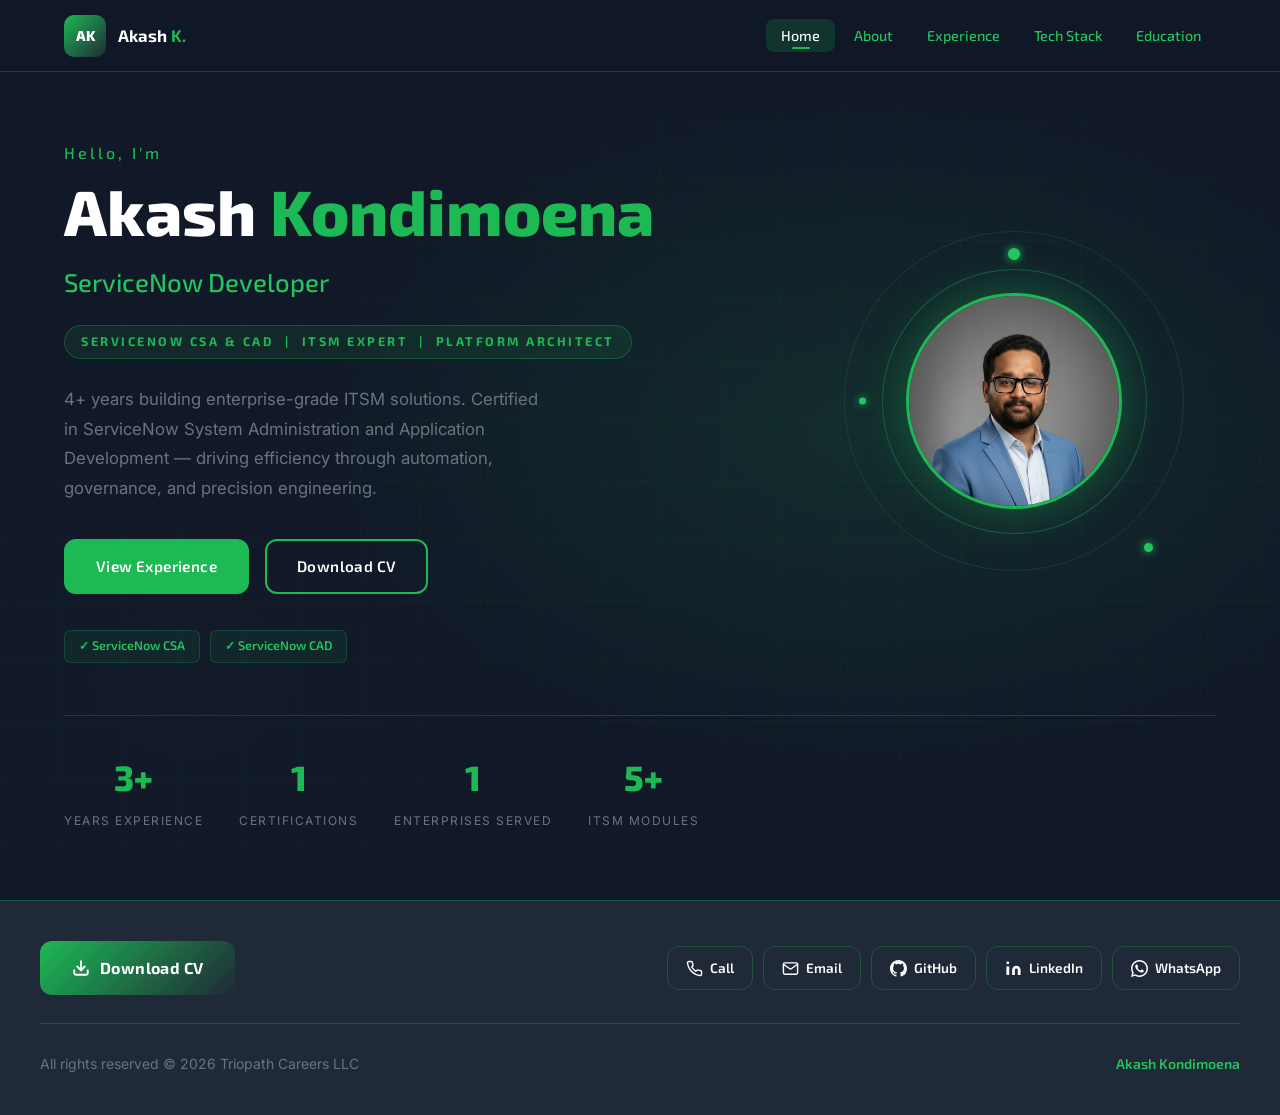
==== index.html @ beff3162 "akash-portfolio-files" ====
<!DOCTYPE html>
<html lang="en">
<head>
  <meta charset="UTF-8" />
  <meta name="viewport" content="width=device-width, initial-scale=1.0" />
  <meta name="description" content="Akash Kondimoena — ServiceNow Developer | CSA & CAD Certified | 4+ Years Enterprise ITSM Experience" />
  <title>Akash Kondimoena | ServiceNow Developer</title>

  <!-- Fonts -->
  <link rel="preconnect" href="https://fonts.googleapis.com" />
  <link rel="preconnect" href="https://fonts.gstatic.com" crossorigin />
  <link href="https://fonts.googleapis.com/css2?family=Exo+2:ital,wght@0,300;0,400;0,500;0,600;0,700;0,800;1,300&family=Inter:wght@300;400;500;600&display=swap" rel="stylesheet" />

  <!-- Stylesheet -->
  <link rel="stylesheet" href="css/style.css" />
</head>
<body data-page="home">

  <!-- ══════════════════════════════════════════
       NAVBAR
  ══════════════════════════════════════════ -->
  <nav class="navbar" id="navbar" role="navigation" aria-label="Main navigation">
    <div class="nav-container">
      <a aria-label='Akash Kondimoena Home' class='nav-logo' href='/'>
        <span class="logo-badge" aria-hidden="true">AK</span>
        <span class="logo-name">Akash <span class="accent">K.</span></span>
      </a>

      <ul class="nav-menu" id="navMenu" role="menubar">
        <li role="none"><a class='nav-link' data-page='home' href='/' role='menuitem'>Home</a></li>
        <li role="none"><a class='nav-link' data-page='about' href='/about' role='menuitem'>About</a></li>
        <li role="none"><a class='nav-link' data-page='experience' href='/experience' role='menuitem'>Experience</a></li>
        <li role="none"><a class='nav-link' data-page='techstack' href='/techstack' role='menuitem'>Tech Stack</a></li>
        <li role="none"><a class='nav-link' data-page='education' href='/education' role='menuitem'>Education</a></li>
      </ul>

      <button class="hamburger" id="hamburger" aria-label="Toggle navigation" aria-expanded="false">
        <span></span><span></span><span></span>
      </button>
    </div>
  </nav>

  <!-- ══════════════════════════════════════════
       HERO — HOME
  ══════════════════════════════════════════ -->
  <main>
    <section class="hero" aria-labelledby="hero-name">
      <!-- Atmospheric layers -->
      <div class="hero-bg"   aria-hidden="true"></div>
      <div class="hero-grid" aria-hidden="true"></div>

      <div class="hero-inner">
        <div class="hero-content">

          <!-- Text Block -->
          <div class="hero-text">
            <p class="hero-greeting fade-in">Hello, I'm</p>

            <h1 class="hero-name fade-in delay-1" id="hero-name">
              Akash <span class="accent">Kondimoena</span>
            </h1>

            <h2 class="hero-role fade-in delay-2">ServiceNow Developer</h2>

            <div class="hero-headline fade-in delay-2">
              ServiceNow CSA &amp; CAD &nbsp;|&nbsp; ITSM Expert &nbsp;|&nbsp; Platform Architect
            </div>

            <p class="hero-tagline fade-in delay-3">
              4+ years building enterprise-grade ITSM solutions. Certified in ServiceNow
              System Administration and Application Development — driving efficiency through
              automation, governance, and precision engineering.
            </p>

            <div class="hero-ctas fade-in delay-3">
              <a class='btn btn-primary' href='/experience'>View Experience</a>
              <a href="assets/Akash_Kondimoena_Resume.pdf" download class="btn btn-secondary">Download CV</a>
            </div>

            <div class="hero-badges fade-in delay-4">
              <span class="cert-pill">✓ ServiceNow CSA</span>
              <span class="cert-pill">✓ ServiceNow CAD</span>
            </div>
          </div>

          <!-- Avatar Block -->
          <div class="hero-avatar fade-in delay-2" aria-hidden="true">

            <!-- Outer ring + orbit dots — THIS rotates -->
            <div class="avatar-orbital">
              <span class="orbit-node orbit-node-a"></span>
              <span class="orbit-node orbit-node-b"></span>
              <span class="orbit-node orbit-node-c"></span>
            </div>

            <!-- Photo layers — these DO NOT rotate -->
            <div class="avatar-mid">
              <div class="avatar-core">
                <img src="assets/profile.jpg" alt="Akash Kondimoena — ServiceNow Developer" />
              </div>
            </div>

          </div>

        </div>

        <!-- Stats Bar -->
        <div class="hero-stats fade-in delay-4" aria-label="Career highlights">
          <div class="stat">
            <span class="stat-num" data-target="4" data-suffix="+">0+</span>
            <span class="stat-lbl">Years Experience</span>
          </div>
          <div class="stat">
            <span class="stat-num" data-target="2">0</span>
            <span class="stat-lbl">Certifications</span>
          </div>
          <div class="stat">
            <span class="stat-num" data-target="2">0</span>
            <span class="stat-lbl">Enterprises Served</span>
          </div>
          <div class="stat">
            <span class="stat-num" data-target="6" data-suffix="+">0+</span>
            <span class="stat-lbl">ITSM Modules</span>
          </div>
        </div>

      </div>
    </section>
  </main>

  <!-- ══════════════════════════════════════════
       FOOTER (injected by JS)
  ══════════════════════════════════════════ -->
  <footer class="site-footer" id="site-footer" role="contentinfo"></footer>

  <script src="js/main.js"></script>
</body>
</html>
---- css/style.css ----
/* ============================================================
   AKASH KONDIMOENA — PORTFOLIO STYLESHEET
   Fonts   : Exo 2 (≈ Samsung One) | Inter (≈ Oracle Sans)
   Palette : Charcoal Black | Dark Gray | Accent Green | Primary Green | White
   ============================================================ */

@import url('https://fonts.googleapis.com/css2?family=Exo+2:ital,wght@0,300;0,400;0,500;0,600;0,700;0,800;1,300&family=Inter:wght@300;400;500;600&display=swap');

/* ── DESIGN TOKENS ─────────────────────────────────────────── */
:root {
  /* Core Palette */
  --dark-navy:   #111827;
  --royal-blue:  #1F2937;
  --light-azure: #22C55E;
  --royal-azure: #1DB954;
  --white:       #FFFFFF;

  /* Surface tints */
  --surface-1:   #1F2937;
  --surface-2:   #374151;
  --border:      rgba(29, 185, 84, 0.28);
  --text-muted:  #6B7280;

  /* Typography */
  --font-primary:   'Exo 2', 'Segoe UI', Arial, sans-serif;
  --font-secondary: 'Inter', 'Segoe UI', system-ui, sans-serif;

  /* Layout */
  --nav-height: 72px;
  --max-w:      1200px;

  /* Effects */
  --transition: all 0.3s cubic-bezier(0.4, 0, 0.2, 1);
  --radius:     12px;
  --radius-lg:  20px;
  --shadow:     0 8px 32px rgba(17, 24, 39, 0.65);
  --glow:       0 0 24px rgba(29, 185, 84, 0.35);
}

/* ── RESET ─────────────────────────────────────────────────── */
*, *::before, *::after { box-sizing: border-box; margin: 0; padding: 0; }
html  { scroll-behavior: smooth; font-size: 16px; }
body  {
  font-family: var(--font-secondary);
  background: var(--dark-navy);
  color: var(--white);
  line-height: 1.65;
  min-height: 100vh;
  overflow-x: hidden;
}
a   { text-decoration: none; color: inherit; }
ul  { list-style: none; }
img { max-width: 100%; display: block; }

/* ── UTILITIES ─────────────────────────────────────────────── */
.container    { max-width: var(--max-w); margin: 0 auto; padding: 0 24px; }
.accent       { color: var(--royal-azure); }
.text-azure   { color: var(--light-azure); }
.text-muted   { color: var(--text-muted); }
.section      { padding: 80px 0; }
.section > .container > .section-label {
  display: block;
  font-family: var(--font-primary);
  font-size: 0.72rem;
  font-weight: 700;
  letter-spacing: 4px;
  text-transform: uppercase;
  color: var(--royal-azure);
  margin-bottom: 12px;
}
.section-title {
  font-family: var(--font-primary);
  font-size: clamp(1.75rem, 3.5vw, 2.5rem);
  font-weight: 800;
  margin-bottom: 10px;
}
.section-divider {
  width: 56px; height: 3px;
  background: linear-gradient(90deg, var(--royal-azure), var(--light-azure));
  border-radius: 2px;
  margin-bottom: 48px;
}

/* ── BUTTONS ───────────────────────────────────────────────── */
.btn {
  display: inline-flex;
  align-items: center;
  gap: 8px;
  padding: 13px 30px;
  border-radius: var(--radius);
  font-family: var(--font-primary);
  font-size: 0.95rem;
  font-weight: 600;
  letter-spacing: 0.4px;
  cursor: pointer;
  transition: var(--transition);
  border: 2px solid transparent;
  white-space: nowrap;
}
.btn-primary {
  background: var(--royal-azure);
  color: var(--white);
  border-color: var(--royal-azure);
}
.btn-primary:hover {
  background: var(--royal-blue);
  border-color: var(--royal-blue);
  transform: translateY(-2px);
  box-shadow: var(--glow);
}
.btn-secondary {
  background: transparent;
  color: var(--white);
  border-color: var(--royal-azure);
}
.btn-secondary:hover {
  background: rgba(29, 185, 84, 0.15);
  transform: translateY(-2px);
}

/* ── NAVBAR ────────────────────────────────────────────────── */
.navbar {
  position: fixed;
  top: 0; left: 0; right: 0;
  height: var(--nav-height);
  z-index: 1000;
  background: rgba(17, 24, 39, 0.92);
  backdrop-filter: blur(20px);
  -webkit-backdrop-filter: blur(20px);
  border-bottom: 1px solid var(--border);
  transition: var(--transition);
}
.navbar.scrolled { box-shadow: 0 4px 28px rgba(17, 24, 39, 0.85); }

.nav-container {
  max-width: var(--max-w);
  margin: 0 auto;
  padding: 0 24px;
  height: 100%;
  display: flex;
  align-items: center;
  justify-content: space-between;
}

/* Logo */
.nav-logo { display: flex; align-items: center; gap: 12px; }
.logo-badge {
  width: 42px; height: 42px;
  border-radius: 10px;
  background: linear-gradient(135deg, var(--royal-azure) 0%, var(--royal-blue) 100%);
  display: flex; align-items: center; justify-content: center;
  font-family: var(--font-primary);
  font-weight: 800; font-size: 0.9rem;
  color: var(--white);
  flex-shrink: 0;
}
.logo-name {
  font-family: var(--font-primary);
  font-size: 1.05rem; font-weight: 700;
}

/* Nav links */
.nav-menu { display: flex; align-items: center; gap: 4px; }
.nav-link {
  padding: 8px 15px;
  border-radius: 8px;
  font-family: var(--font-primary);
  font-size: 0.9rem; font-weight: 500;
  color: var(--light-azure);
  transition: var(--transition);
  position: relative;
}
.nav-link:hover,
.nav-link.active {
  color: var(--white);
  background: rgba(29, 185, 84, 0.18);
}
.nav-link.active::after {
  content: '';
  position: absolute; bottom: 3px; left: 50%;
  transform: translateX(-50%);
  width: 18px; height: 2px;
  background: var(--royal-azure); border-radius: 2px;
}

/* Hamburger */
.hamburger {
  display: none;
  flex-direction: column;
  gap: 5px;
  background: none; border: none;
  cursor: pointer; padding: 6px;
}
.hamburger span {
  display: block; width: 24px; height: 2px;
  background: var(--white); border-radius: 2px;
  transition: var(--transition);
}
.hamburger.open span:nth-child(1) { transform: translateY(7px) rotate(45deg); }
.hamburger.open span:nth-child(2) { opacity: 0; transform: scaleX(0); }
.hamburger.open span:nth-child(3) { transform: translateY(-7px) rotate(-45deg); }

/* ── FADE-IN ANIMATION ─────────────────────────────────────── */
.fade-in {
  opacity: 0;
  transform: translateY(28px);
  transition: opacity 0.65s ease, transform 0.65s ease;
}
.fade-in.visible { opacity: 1; transform: translateY(0); }

/* delay helpers */
.delay-1 { transition-delay: 0.1s; }
.delay-2 { transition-delay: 0.2s; }
.delay-3 { transition-delay: 0.3s; }
.delay-4 { transition-delay: 0.4s; }
.delay-5 { transition-delay: 0.5s; }

/* ════════════════════════════════════════════════════════════
   HOME PAGE
   ════════════════════════════════════════════════════════════ */
.hero {
  min-height: 100vh;
  display: flex; align-items: center;
  position: relative; overflow: hidden;
  padding-top: var(--nav-height);
}

/* Atmospheric background */
.hero-bg {
  position: absolute; inset: 0; pointer-events: none;
  background:
    radial-gradient(ellipse 75% 65% at 68% 48%, rgba(29, 185, 84, 0.13) 0%, transparent 60%),
    radial-gradient(ellipse 45% 50% at 15% 75%, rgba(31, 41, 55, 0.10) 0%, transparent 55%);
}
.hero-grid {
  position: absolute; inset: 0; pointer-events: none;
  background-image:
    linear-gradient(rgba(29, 185, 84, 0.04) 1px, transparent 1px),
    linear-gradient(90deg, rgba(29, 185, 84, 0.04) 1px, transparent 1px);
  background-size: 60px 60px;
}

.hero-inner {
  max-width: var(--max-w); margin: 0 auto;
  padding: 0 24px; width: 100%; z-index: 1;
}
.hero-content {
  display: grid; grid-template-columns: 1.15fr 0.85fr;
  gap: 48px; align-items: center;
}

/* Hero Text */
.hero-greeting {
  font-family: var(--font-primary);
  font-size: 1rem; font-weight: 500;
  color: var(--royal-azure); letter-spacing: 3px;
  margin-bottom: 10px;
}
.hero-name {
  font-family: var(--font-primary);
  font-size: clamp(2.4rem, 5vw, 4rem);
  font-weight: 800; line-height: 1.1;
  margin-bottom: 14px;
}
.hero-role {
  font-family: var(--font-primary);
  font-size: clamp(1.1rem, 2.5vw, 1.6rem);
  font-weight: 500; color: var(--light-azure);
  margin-bottom: 22px;
}
.hero-headline {
  display: inline-block;
  font-family: var(--font-primary);
  font-size: 0.78rem; font-weight: 700;
  letter-spacing: 2.5px; text-transform: uppercase;
  color: var(--royal-azure);
  background: rgba(29, 185, 84, 0.10);
  border: 1px solid rgba(29, 185, 84, 0.30);
  padding: 6px 16px; border-radius: 100px;
  margin-bottom: 26px;
}
.hero-tagline {
  font-size: 1.05rem; color: var(--text-muted);
  max-width: 480px; line-height: 1.75;
  margin-bottom: 36px;
}
.hero-ctas { display: flex; gap: 16px; flex-wrap: wrap; margin-bottom: 36px; }
.hero-badges { display: flex; gap: 10px; flex-wrap: wrap; }
.cert-pill {
  font-family: var(--font-primary);
  font-size: 0.78rem; font-weight: 600;
  color: var(--light-azure);
  background: rgba(34, 197, 94, 0.08);
  border: 1px solid rgba(34, 197, 94, 0.20);
  padding: 5px 14px; border-radius: 6px;
}

/* Hero Avatar — wrapper */
.hero-avatar {
  position: relative;                  /* stacking context for absolute children */
  width: 340px; height: 340px;
  display: flex; align-items: center; justify-content: center;
  margin-left: auto;                   /* push avatar to far right of its grid cell */
  margin-right: 32px;                  /* breathing room from viewport edge */
}

/* Orbital ring + dots — ONLY this element spins */
.avatar-orbital {
  position: absolute; inset: 0;        /* fills the 320×320 wrapper */
  border-radius: 50%;
  border: 1px solid rgba(29, 185, 84, 0.18);
  animation: orbit-spin 24s linear infinite;
  /* photo is NOT a child of this element */
}

/* Photo rings — static, centered by flex on .hero-avatar */
.avatar-mid {
  width: 265px; height: 265px; border-radius: 50%;
  border: 1px solid rgba(29, 185, 84, 0.35);
  display: flex; align-items: center; justify-content: center;
  background: rgba(31, 41, 55, 0.08);
  /* no animation — stays upright */
}
.avatar-core {
  width: 210px; height: 210px; border-radius: 50%;
  background: var(--surface-2);
  display: flex; align-items: center; justify-content: center;
  overflow: hidden;
  box-shadow: 0 0 50px rgba(29, 185, 84, 0.45), 0 0 0 3px var(--royal-azure);
}
.avatar-core img {
  width: 100%; height: 100%;
  object-fit: cover;
  object-position: top center;   /* keeps face centred in the circle */
  border-radius: 50%;
  display: block;
  /* no rotation — image is always upright */
}
/* fallback initials (shown if image fails to load) */
.avatar-letters {
  font-family: var(--font-primary);
  font-size: 3.8rem; font-weight: 800;
  color: var(--white); letter-spacing: 6px;
}
.orbit-node {
  position: absolute; border-radius: 50%;
  background: var(--light-azure);
  box-shadow: 0 0 8px var(--light-azure);
}
.orbit-node-a { width: 12px; height: 12px; top: 16px; left: 50%; transform: translateX(-50%); }
.orbit-node-b { width: 9px;  height: 9px;  bottom: 18px; right: 30px; }
.orbit-node-c { width: 7px;  height: 7px;  top: 50%; left: 14px; transform: translateY(-50%); }

@keyframes orbit-spin { from { transform: rotate(0deg); } to { transform: rotate(360deg); } }

/* Hero Stats */
.hero-stats {
  display: flex; gap: 36px;
  margin-top: 52px; padding-top: 32px;
  border-top: 1px solid var(--border);
}
.stat { text-align: center; }
.stat-num {
  font-family: var(--font-primary);
  font-size: 2.2rem; font-weight: 800;
  color: var(--royal-azure); display: block;
}
.stat-lbl {
  font-size: 0.75rem; color: var(--text-muted);
  text-transform: uppercase; letter-spacing: 1.5px;
}

/* ════════════════════════════════════════════════════════════
   PAGE HEADER  (used on inner pages)
   ════════════════════════════════════════════════════════════ */
.page-hero {
  padding: calc(var(--nav-height) + 64px) 24px 64px;
  background: linear-gradient(180deg, rgba(29, 185, 84, 0.08) 0%, transparent 100%);
  border-bottom: 1px solid var(--border);
  text-align: center;
  position: relative; overflow: hidden;
}
.page-hero::before {
  content: '';
  position: absolute; inset: 0; pointer-events: none;
  background-image:
    linear-gradient(rgba(29, 185, 84, 0.035) 1px, transparent 1px),
    linear-gradient(90deg, rgba(29, 185, 84, 0.035) 1px, transparent 1px);
  background-size: 60px 60px;
}
.page-hero-label {
  display: inline-block;
  font-family: var(--font-primary);
  font-size: 0.72rem; font-weight: 700;
  letter-spacing: 4px; text-transform: uppercase;
  color: var(--royal-azure); margin-bottom: 14px;
}
.page-hero h1 {
  font-family: var(--font-primary);
  font-size: clamp(2rem, 5vw, 3.25rem);
  font-weight: 800; margin-bottom: 14px;
  position: relative;
}
.page-hero p {
  font-size: 1.05rem; color: var(--text-muted);
  max-width: 580px; margin: 0 auto;
  position: relative;
}

/* ════════════════════════════════════════════════════════════
   ABOUT PAGE
   ════════════════════════════════════════════════════════════ */
.about-layout {
  display: grid; grid-template-columns: 1fr 340px;
  gap: 48px; align-items: start;
}
.about-summary p {
  font-size: 1.05rem; color: var(--text-muted);
  line-height: 1.85; margin-bottom: 20px;
}
.about-summary p strong { color: var(--white); }

.highlights-grid {
  display: grid; grid-template-columns: 1fr 1fr;
  gap: 14px; margin-top: 36px;
}
.highlight-card {
  background: var(--surface-1);
  border: 1px solid var(--border);
  border-radius: var(--radius);
  padding: 18px 16px;
  display: flex; align-items: flex-start; gap: 12px;
  transition: var(--transition);
}
.highlight-card:hover { border-color: var(--royal-azure); }
.hl-icon {
  width: 38px; height: 38px; border-radius: 9px;
  background: rgba(29, 185, 84, 0.15);
  display: flex; align-items: center; justify-content: center;
  font-size: 1.1rem; flex-shrink: 0;
}
.hl-lbl {
  font-family: var(--font-primary);
  font-size: 0.7rem; font-weight: 600;
  color: var(--text-muted); text-transform: uppercase;
  letter-spacing: 1px; margin-bottom: 4px;
}
.hl-val { font-size: 0.9rem; font-weight: 600; }

/* About sidebar */
.about-sidebar { display: flex; flex-direction: column; gap: 24px; }
.sidebar-panel {
  background: var(--surface-1);
  border: 1px solid var(--border);
  border-radius: var(--radius-lg); padding: 26px;
}
.sidebar-panel-title {
  font-family: var(--font-primary);
  font-size: 0.72rem; font-weight: 700;
  letter-spacing: 3px; text-transform: uppercase;
  color: var(--royal-azure); margin-bottom: 20px;
}
.cert-row {
  display: flex; align-items: center; gap: 12px;
  padding: 13px 0; border-bottom: 1px solid var(--border);
}
.cert-row:last-child { border-bottom: none; padding-bottom: 0; }
.cert-row:first-of-type { padding-top: 0; }
.cert-icon-box {
  width: 38px; height: 38px; border-radius: 8px;
  background: linear-gradient(135deg, var(--royal-azure), var(--royal-blue));
  display: flex; align-items: center; justify-content: center;
  font-family: var(--font-primary); font-weight: 800;
  font-size: 0.7rem; color: var(--white); flex-shrink: 0;
}
.cert-row-name { font-size: 0.875rem; font-weight: 600; line-height: 1.3; }
.cert-row-org  { font-size: 0.75rem; color: var(--text-muted); }

/* Contact info block */
.contact-info-list { display: flex; flex-direction: column; gap: 12px; }
.contact-info-item {
  display: flex; align-items: center; gap: 10px;
  font-size: 0.875rem; color: var(--text-muted);
  word-break: break-all;
}
.contact-info-item svg { width: 16px; height: 16px; flex-shrink: 0; color: var(--royal-azure); }

/* ════════════════════════════════════════════════════════════
   EXPERIENCE PAGE
   ════════════════════════════════════════════════════════════ */
.timeline { position: relative; padding-left: 44px; }
.timeline::before {
  content: '';
  position: absolute; left: 0; top: 24px; bottom: 0;
  width: 2px;
  background: linear-gradient(180deg, var(--royal-azure) 0%, rgba(29, 185, 84, 0.05) 100%);
}

.tl-item {
  position: relative; margin-bottom: 48px;
  opacity: 0; transform: translateX(-20px);
  transition: opacity 0.55s ease, transform 0.55s ease;
}
.tl-item.visible { opacity: 1; transform: translateX(0); }
.tl-item:nth-child(2) { transition-delay: 0.15s; }

.tl-dot {
  position: absolute; left: -50px; top: 28px;
  width: 14px; height: 14px; border-radius: 50%;
  background: var(--royal-azure);
  border: 3px solid var(--dark-navy);
  box-shadow: 0 0 0 2px var(--royal-azure);
}
.tl-dot.current {
  background: var(--light-azure);
  box-shadow: 0 0 0 2px var(--light-azure), 0 0 18px rgba(34, 197, 94, 0.6);
  animation: tl-pulse 2.2s ease infinite;
}
@keyframes tl-pulse {
  0%, 100% { box-shadow: 0 0 0 2px var(--light-azure), 0 0 18px rgba(34, 197, 94, 0.6); }
  50%       { box-shadow: 0 0 0 4px var(--light-azure), 0 0 28px rgba(34, 197, 94, 0.9); }
}

.exp-card {
  background: var(--surface-1);
  border: 1px solid var(--border);
  border-radius: var(--radius-lg); padding: 32px;
  transition: var(--transition);
}
.exp-card:hover { border-color: var(--royal-azure); box-shadow: var(--glow); }

.exp-top {
  display: flex; justify-content: space-between;
  align-items: flex-start; flex-wrap: wrap; gap: 12px;
  margin-bottom: 6px;
}
.exp-role {
  font-family: var(--font-primary);
  font-size: 1.3rem; font-weight: 700;
}
.exp-duration-badge {
  font-family: var(--font-primary);
  font-size: 0.82rem; font-weight: 700;
  color: var(--royal-azure);
  background: rgba(29, 185, 84, 0.10);
  border: 1px solid rgba(29, 185, 84, 0.28);
  padding: 4px 14px; border-radius: 100px;
  white-space: nowrap;
}
.exp-company {
  font-size: 0.98rem; color: var(--light-azure);
  margin-bottom: 20px;
  display: flex; align-items: center; gap: 8px;
}
.exp-company::before {
  content: '';
  width: 4px; height: 4px; border-radius: 50%;
  background: var(--light-azure); flex-shrink: 0;
}

.live-badge {
  display: inline-flex; align-items: center; gap: 6px;
  font-family: var(--font-primary);
  font-size: 0.72rem; font-weight: 700;
  color: var(--light-azure);
  background: rgba(34, 197, 94, 0.10);
  border: 1px solid rgba(34, 197, 94, 0.22);
  padding: 4px 12px; border-radius: 100px;
  margin-bottom: 16px;
}
.live-dot {
  width: 6px; height: 6px; border-radius: 50%;
  background: var(--light-azure);
  animation: blink-dot 1.6s ease infinite;
}
@keyframes blink-dot {
  0%, 100% { opacity: 1; }
  50%       { opacity: 0.25; }
}

.resp-list { display: flex; flex-direction: column; gap: 12px; }
.resp-list li {
  position: relative;
  padding-left: 22px;
  color: var(--text-muted);
  font-size: 0.95rem;
  line-height: 1.75;
}
.resp-list li::before {
  content: '▸';
  color: var(--royal-azure);
  position: absolute;
  left: 0;
  top: 1px;
}
.resp-list li strong { color: var(--white); font-weight: 600; }

/* ════════════════════════════════════════════════════════════
   TECH STACK PAGE  —  Category + Pill Badge Layout
   ════════════════════════════════════════════════════════════ */

/* Category block */
.skill-section { margin-bottom: 36px; }

/* Header row: icon box + title + subtitle */
.skill-cat-header {
  display: flex; align-items: center; gap: 12px;
  margin-bottom: 14px;
}
.skill-cat-icon {
  width: 42px; height: 42px; border-radius: 10px;
  display: flex; align-items: center; justify-content: center;
  font-size: 1.1rem; flex-shrink: 0;
}
/* icon gradient variants */
.skill-cat-icon.g1 { background: linear-gradient(135deg, #1DB954, #16a34a); }
.skill-cat-icon.g2 { background: linear-gradient(135deg, #15803d, #166534); }
.skill-cat-icon.g3 { background: linear-gradient(135deg, #16a34a, #14532d); }
.skill-cat-icon.g4 { background: linear-gradient(135deg, #1DB954, #0d9488); }
.skill-cat-icon.g5 { background: linear-gradient(135deg, #16a34a, #111827); }
.skill-cat-icon.g6 { background: linear-gradient(135deg, #22C55E, #15803d); }
.skill-cat-icon.g7 { background: linear-gradient(135deg, #1DB954, #15803d); }

.skill-cat-meta { display: flex; flex-direction: column; gap: 2px; }
.skill-cat-title {
  font-family: var(--font-primary);
  font-size: 1rem; font-weight: 700;
  color: var(--white);
}
.skill-cat-desc {
  font-size: 0.78rem; color: var(--text-muted);
}

/* Pill badges row */
.skill-pills {
  display: flex; flex-wrap: wrap; gap: 8px;
}
.skill-pill {
  display: inline-flex; align-items: center; gap: 7px;
  padding: 7px 13px;
  background: var(--surface-1);
  border: 1px solid var(--border);
  border-radius: 6px;
  font-family: var(--font-secondary);
  font-size: 0.82rem; font-weight: 500;
  color: var(--white);
  cursor: default; transition: var(--transition);
}
.skill-pill:hover {
  border-color: var(--royal-azure);
  background: var(--surface-2);
  box-shadow: var(--glow);
  color: var(--light-azure);
}
.pill-dot {
  width: 6px; height: 6px; border-radius: 50%;
  background: var(--royal-azure); flex-shrink: 0;
}

/* ════════════════════════════════════════════════════════════
   EDUCATION PAGE
   ════════════════════════════════════════════════════════════ */
.edu-grid {
  display: grid;
  grid-template-columns: repeat(auto-fit, minmax(320px, 1fr));
  gap: 28px; margin-bottom: 64px;
}
.edu-card {
  background: var(--surface-1);
  border: 1px solid var(--border);
  border-radius: var(--radius-lg); padding: 34px;
  position: relative; overflow: hidden;
  transition: var(--transition);
}
.edu-card::before {
  content: '';
  position: absolute; top: 0; left: 0; right: 0; height: 3px;
  background: linear-gradient(90deg, var(--royal-azure), var(--light-azure));
}
.edu-card:hover { border-color: var(--royal-azure); box-shadow: var(--glow); transform: translateY(-4px); }

.edu-badge {
  display: inline-block;
  font-family: var(--font-primary);
  font-size: 0.7rem; font-weight: 700;
  letter-spacing: 2px; text-transform: uppercase;
  color: var(--royal-azure);
  background: rgba(29, 185, 84, 0.10);
  border: 1px solid rgba(29, 185, 84, 0.28);
  padding: 4px 12px; border-radius: 100px;
  margin-bottom: 16px;
}
.edu-degree {
  font-family: var(--font-primary);
  font-size: 1.2rem; font-weight: 700;
  color: var(--white); margin-bottom: 8px;
}
.edu-school {
  font-size: 1rem; color: var(--light-azure); margin-bottom: 20px;
}
.edu-meta {
  display: flex; gap: 20px; flex-wrap: wrap;
}
.edu-meta-item {
  display: flex; align-items: center; gap: 6px;
  font-family: var(--font-primary);
  font-size: 0.82rem; font-weight: 600; color: var(--text-muted);
}
.edu-meta-item svg { width: 14px; height: 14px; color: var(--royal-azure); }

/* Cert cards */
.cert-cards {
  display: grid; grid-template-columns: repeat(auto-fit, minmax(290px, 1fr));
  gap: 24px;
}
.cert-big-card {
  background: var(--surface-1);
  border: 1px solid var(--border);
  border-radius: var(--radius-lg); padding: 30px;
  display: flex; align-items: center; gap: 22px;
  transition: var(--transition);
}
.cert-big-card:hover { border-color: var(--royal-azure); box-shadow: var(--glow); transform: translateY(-3px); }
.cert-big-logo {
  width: 60px; height: 60px; border-radius: 14px; flex-shrink: 0;
  background: linear-gradient(135deg, var(--royal-azure), var(--royal-blue));
  display: flex; align-items: center; justify-content: center;
  font-family: var(--font-primary); font-weight: 800;
  font-size: 0.8rem; color: var(--white); letter-spacing: 1px;
  text-align: center; line-height: 1.2;
}
.cert-big-title {
  font-family: var(--font-primary); font-size: 1rem; font-weight: 700;
  color: var(--white); margin-bottom: 4px;
}
.cert-big-org { font-size: 0.85rem; color: var(--text-muted); }
.cert-verified {
  display: inline-flex; align-items: center; gap: 5px;
  font-family: var(--font-primary);
  font-size: 0.72rem; font-weight: 700;
  color: var(--light-azure);
  background: rgba(34, 197, 94, 0.10);
  border: 1px solid rgba(34, 197, 94, 0.20);
  padding: 3px 10px; border-radius: 100px;
  margin-top: 8px;
}

/* ════════════════════════════════════════════════════════════
   FOOTER
   ════════════════════════════════════════════════════════════ */
.site-footer {
  background: var(--surface-1);
  border-top: 1px solid var(--border);
  padding: 40px 24px;
}
.footer-wrap { max-width: var(--max-w); margin: 0 auto; }

.footer-main {
  display: flex; align-items: center;
  justify-content: space-between; gap: 28px;
  flex-wrap: wrap;
  padding-bottom: 28px; margin-bottom: 28px;
  border-bottom: 1px solid var(--border);
}

/* Download CV */
.btn-dl {
  display: inline-flex; align-items: center; gap: 10px;
  padding: 14px 32px;
  background: linear-gradient(135deg, var(--royal-azure), var(--royal-blue));
  color: var(--white); border-radius: var(--radius);
  font-family: var(--font-primary);
  font-size: 1rem; font-weight: 700;
  letter-spacing: 0.4px; border: none; cursor: pointer;
  transition: var(--transition); text-decoration: none;
}
.btn-dl:hover { transform: translateY(-3px); box-shadow: 0 8px 28px rgba(29, 185, 84, 0.55); }
.btn-dl svg { width: 18px; height: 18px; flex-shrink: 0; }

/* Contact buttons */
.footer-contacts { display: flex; gap: 10px; flex-wrap: wrap; align-items: center; }
.contact-pill {
  display: inline-flex; align-items: center; gap: 7px;
  padding: 10px 18px;
  border: 1px solid var(--border);
  border-radius: var(--radius); background: transparent;
  font-family: var(--font-primary); font-size: 0.85rem; font-weight: 600;
  color: var(--white); cursor: pointer; transition: var(--transition);
  text-decoration: none;
}
.contact-pill svg { width: 17px; height: 17px; flex-shrink: 0; }
.contact-pill:hover { border-color: var(--royal-azure); background: rgba(29, 185, 84, 0.14); transform: translateY(-2px); }
.contact-pill.wa:hover  { border-color: #25D366; background: rgba(37, 211, 102, 0.10); color: #4ADE80; }
.contact-pill.email:hover { border-color: var(--light-azure); }
.contact-pill.call:hover  { border-color: var(--light-azure); }

/* Footer bottom bar */
.footer-bottom {
  display: flex; justify-content: space-between;
  align-items: center; flex-wrap: wrap; gap: 12px;
}
.footer-copy { font-size: 0.875rem; color: var(--text-muted); }
.footer-sig  { font-family: var(--font-primary); font-size: 0.875rem; font-weight: 600; color: var(--light-azure); }

/* ════════════════════════════════════════════════════════════
   RESPONSIVE
   ════════════════════════════════════════════════════════════ */
@media (max-width: 1024px) {
  .hero-content { grid-template-columns: 1fr; text-align: center; }
  .hero-text { order: 2; }
  .hero-avatar { order: 1; margin-left: auto; margin-right: auto; }  /* centered on mobile */
  .hero-tagline { margin: 0 auto 36px; }
  .hero-ctas   { justify-content: center; }
  .hero-badges { justify-content: center; }
  .hero-stats  { justify-content: center; }
  .hero-avatar    { width: 240px; height: 240px; }
  .avatar-mid     { width: 196px; height: 196px; }
  .avatar-core    { width: 155px; height: 155px; }
  .avatar-letters { font-size: 3rem; }
  .about-layout { grid-template-columns: 1fr; }
  .about-sidebar { flex-direction: row; flex-wrap: wrap; }
  .sidebar-panel { flex: 1; min-width: 260px; }
}

@media (max-width: 768px) {
  .nav-menu {
    position: fixed;
    top: var(--nav-height); left: 0; right: 0;
    background: rgba(17, 24, 39, 0.97);
    backdrop-filter: blur(20px);
    border-bottom: 1px solid var(--border);
    flex-direction: column; padding: 16px;
    gap: 4px;
    transform: translateY(-110%); opacity: 0;
    pointer-events: none; transition: var(--transition);
  }
  .nav-menu.open { transform: translateY(0); opacity: 1; pointer-events: all; }
  .nav-link { padding: 12px 16px; font-size: 1rem; width: 100%; }
  .hamburger { display: flex; }
  .timeline { padding-left: 30px; }
  .tl-dot { left: -36px; }
  .exp-top { flex-direction: column; align-items: flex-start; }
  .footer-main { flex-direction: column; align-items: flex-start; }
  .highlights-grid { grid-template-columns: 1fr; }
}

@media (max-width: 480px) {
  .hero-name { font-size: 2.1rem; }
  .hero-ctas { flex-direction: column; width: 100%; }
  .btn { width: 100%; justify-content: center; }
  .hero-stats { flex-wrap: wrap; gap: 24px; justify-content: center; }
  .contact-pill .pill-label { display: none; }   /* icon-only on tiny screens */
  .footer-bottom { flex-direction: column; text-align: center; }
}
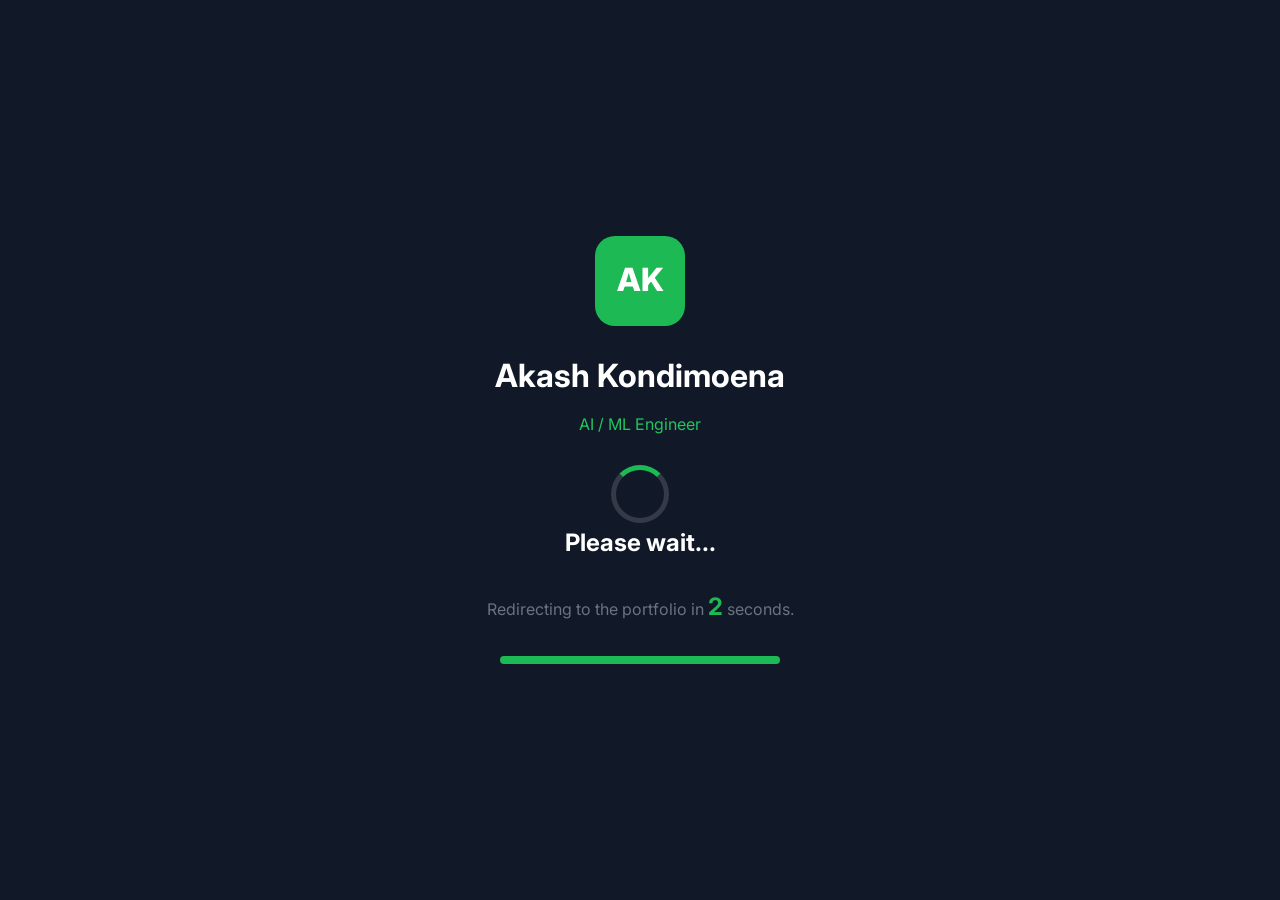
==== commit ca3524fe: "Initial portfolio upload" ====
--- a/index.html
+++ b/index.html
@@ -1,138 +1,43 @@
 <!DOCTYPE html>
 <html lang="en">
+
 <head>
-  <meta charset="UTF-8" />
-  <meta name="viewport" content="width=device-width, initial-scale=1.0" />
-  <meta name="description" content="Akash Kondimoena — ServiceNow Developer | CSA & CAD Certified | 4+ Years Enterprise ITSM Experience" />
-  <title>Akash Kondimoena | ServiceNow Developer</title>
+    <meta charset="UTF-8">
+    <meta name="viewport" content="width=device-width, initial-scale=1.0">
+    <title>Loading Portfolio</title>
 
-  <!-- Fonts -->
-  <link rel="preconnect" href="https://fonts.googleapis.com" />
-  <link rel="preconnect" href="https://fonts.gstatic.com" crossorigin />
-  <link href="https://fonts.googleapis.com/css2?family=Exo+2:ital,wght@0,300;0,400;0,500;0,600;0,700;0,800;1,300&family=Inter:wght@300;400;500;600&display=swap" rel="stylesheet" />
+    <link rel="stylesheet" href="css/style.css">
+</head>
 
-  <!-- Stylesheet -->
-  <link rel="stylesheet" href="css/style.css" />
-</head>
-<body data-page="home">
+<body>
 
-  <!-- ══════════════════════════════════════════
-       NAVBAR
-  ══════════════════════════════════════════ -->
-  <nav class="navbar" id="navbar" role="navigation" aria-label="Main navigation">
-    <div class="nav-container">
-      <a aria-label='Akash Kondimoena Home' class='nav-logo' href='/'>
-        <span class="logo-badge" aria-hidden="true">AK</span>
-        <span class="logo-name">Akash <span class="accent">K.</span></span>
-      </a>
+    <div id="loader">
+        <div class="loader-logo">AK</div>
 
-      <ul class="nav-menu" id="navMenu" role="menubar">
-        <li role="none"><a class='nav-link' data-page='home' href='/' role='menuitem'>Home</a></li>
-        <li role="none"><a class='nav-link' data-page='about' href='/about' role='menuitem'>About</a></li>
-        <li role="none"><a class='nav-link' data-page='experience' href='/experience' role='menuitem'>Experience</a></li>
-        <li role="none"><a class='nav-link' data-page='techstack' href='/techstack' role='menuitem'>Tech Stack</a></li>
-        <li role="none"><a class='nav-link' data-page='education' href='/education' role='menuitem'>Education</a></li>
-      </ul>
+        <h1>Akash Kondimoena</h1>
 
-      <button class="hamburger" id="hamburger" aria-label="Toggle navigation" aria-expanded="false">
-        <span></span><span></span><span></span>
-      </button>
-    </div>
-  </nav>
+        <p class="loader-role">
+            AI / ML Engineer
+        </p>
 
-  <!-- ══════════════════════════════════════════
-       HERO — HOME
-  ══════════════════════════════════════════ -->
-  <main>
-    <section class="hero" aria-labelledby="hero-name">
-      <!-- Atmospheric layers -->
-      <div class="hero-bg"   aria-hidden="true"></div>
-      <div class="hero-grid" aria-hidden="true"></div>
+        <div class="loader-spinner"></div>
 
-      <div class="hero-inner">
-        <div class="hero-content">
+        <h2>Please wait...</h2>
 
-          <!-- Text Block -->
-          <div class="hero-text">
-            <p class="hero-greeting fade-in">Hello, I'm</p>
+        <p class="loader-text">
+            Redirecting to the portfolio in
+            <span id="countdown">3</span>
+            seconds.
+        </p>
 
-            <h1 class="hero-name fade-in delay-1" id="hero-name">
-              Akash <span class="accent">Kondimoena</span>
-            </h1>
-
-            <h2 class="hero-role fade-in delay-2">ServiceNow Developer</h2>
-
-            <div class="hero-headline fade-in delay-2">
-              ServiceNow CSA &amp; CAD &nbsp;|&nbsp; ITSM Expert &nbsp;|&nbsp; Platform Architect
-            </div>
-
-            <p class="hero-tagline fade-in delay-3">
-              4+ years building enterprise-grade ITSM solutions. Certified in ServiceNow
-              System Administration and Application Development — driving efficiency through
-              automation, governance, and precision engineering.
-            </p>
-
-            <div class="hero-ctas fade-in delay-3">
-              <a class='btn btn-primary' href='/experience'>View Experience</a>
-              <a href="assets/Akash_Kondimoena_Resume.pdf" download class="btn btn-secondary">Download CV</a>
-            </div>
-
-            <div class="hero-badges fade-in delay-4">
-              <span class="cert-pill">✓ ServiceNow CSA</span>
-              <span class="cert-pill">✓ ServiceNow CAD</span>
-            </div>
-          </div>
-
-          <!-- Avatar Block -->
-          <div class="hero-avatar fade-in delay-2" aria-hidden="true">
-
-            <!-- Outer ring + orbit dots — THIS rotates -->
-            <div class="avatar-orbital">
-              <span class="orbit-node orbit-node-a"></span>
-              <span class="orbit-node orbit-node-b"></span>
-              <span class="orbit-node orbit-node-c"></span>
-            </div>
-
-            <!-- Photo layers — these DO NOT rotate -->
-            <div class="avatar-mid">
-              <div class="avatar-core">
-                <img src="assets/profile.jpg" alt="Akash Kondimoena — ServiceNow Developer" />
-              </div>
-            </div>
-
-          </div>
-
+        <div class="loader-progress">
+            <div class="loader-progress-fill"></div>
         </div>
 
-        <!-- Stats Bar -->
-        <div class="hero-stats fade-in delay-4" aria-label="Career highlights">
-          <div class="stat">
-            <span class="stat-num" data-target="4" data-suffix="+">0+</span>
-            <span class="stat-lbl">Years Experience</span>
-          </div>
-          <div class="stat">
-            <span class="stat-num" data-target="2">0</span>
-            <span class="stat-lbl">Certifications</span>
-          </div>
-          <div class="stat">
-            <span class="stat-num" data-target="2">0</span>
-            <span class="stat-lbl">Enterprises Served</span>
-          </div>
-          <div class="stat">
-            <span class="stat-num" data-target="6" data-suffix="+">0+</span>
-            <span class="stat-lbl">ITSM Modules</span>
-          </div>
-        </div>
+    </div>
 
-      </div>
-    </section>
-  </main>
+    <script src="js/main.js"></script>
 
-  <!-- ══════════════════════════════════════════
-       FOOTER (injected by JS)
-  ══════════════════════════════════════════ -->
-  <footer class="site-footer" id="site-footer" role="contentinfo"></footer>
+</body>
 
-  <script src="js/main.js"></script>
-</body>
-</html>
+</html>
--- a/css/style.css
+++ b/css/style.css
@@ -9,38 +9,112 @@
 /* ── DESIGN TOKENS ─────────────────────────────────────────── */
 :root {
   /* Core Palette */
-  --dark-navy:   #111827;
-  --royal-blue:  #1F2937;
+  --dark-navy: #111827;
+  --royal-blue: #1F2937;
   --light-azure: #22C55E;
   --royal-azure: #1DB954;
-  --white:       #FFFFFF;
+  --white: #FFFFFF;
 
   /* Surface tints */
-  --surface-1:   #1F2937;
-  --surface-2:   #374151;
-  --border:      rgba(29, 185, 84, 0.28);
-  --text-muted:  #6B7280;
+  --surface-1: #1F2937;
+  --surface-2: #374151;
+  --border: rgba(29, 185, 84, 0.28);
+  --text-muted: #6B7280;
 
   /* Typography */
-  --font-primary:   'Exo 2', 'Segoe UI', Arial, sans-serif;
+  --font-primary: 'Exo 2', 'Segoe UI', Arial, sans-serif;
   --font-secondary: 'Inter', 'Segoe UI', system-ui, sans-serif;
 
   /* Layout */
   --nav-height: 72px;
-  --max-w:      1200px;
+  --max-w: 1200px;
 
   /* Effects */
   --transition: all 0.3s cubic-bezier(0.4, 0, 0.2, 1);
-  --radius:     12px;
-  --radius-lg:  20px;
-  --shadow:     0 8px 32px rgba(17, 24, 39, 0.65);
-  --glow:       0 0 24px rgba(29, 185, 84, 0.35);
-}
+  --radius: 12px;
+  --radius-lg: 20px;
+  --shadow: 0 8px 32px rgba(17, 24, 39, 0.65);
+  --glow: 0 0 24px rgba(29, 185, 84, 0.35);
+}
+
+[data-theme="light"] {
+  --dark-navy: #F8FAFC;
+  --royal-blue: #FFFFFF;
+  --surface-1: #FFFFFF;
+  --surface-2: #F1F5F9;
+  --white: #111827;
+  --text-muted: #475569;
+  --border: rgba(0, 0, 0, .08);
+  --royal-azure: #16A34A;
+  --light-azure: #22C55E;
+  --shadow: 0 10px 30px rgba(0, 0, 0, .08);
+  --glow: none;
+}
+
+[data-theme="light"] .navbar {
+  background: #ffffff;
+  border-bottom: 1px solid rgba(0, 0, 0, .08);
+  box-shadow: 0 2px 12px rgba(0, 0, 0, .08);
+}
+
+[data-theme="light"] .navbar.scrolled {
+  background: #ffffff;
+  box-shadow: 0 4px 20px rgba(0, 0, 0, .12);
+}
+
+[data-theme="light"] .nav-link {
+  color: #111827;
+}
+
+[data-theme="light"] .nav-link:hover,
+[data-theme="light"] .nav-link.active {
+  color: #16A34A;
+  background: rgba(22, 163, 74, .12);
+}
+
+[data-theme="light"] .logo-name {
+  color: #111827;
+}
+
+[data-theme="light"] .hamburger span {
+  background: #111827;
+}
+
+[data-theme="light"] .theme-toggle {
+  /* background:#ffffff; */
+  background: rgba(0, 0, 0, .08);
+
+  color: #111827;
+  /* border:1px solid rgba(0,0,0,.08); */
+  border: none;
+  border-radius: 3rem;
+
+}
+
+
+
+
+[data-theme="light"] .theme-toggle:hover {
+  cursor: pointer;
+  
+}
+
 
 /* ── RESET ─────────────────────────────────────────────────── */
-*, *::before, *::after { box-sizing: border-box; margin: 0; padding: 0; }
-html  { scroll-behavior: smooth; font-size: 16px; }
-body  {
+*,
+*::before,
+*::after {
+  box-sizing: border-box;
+  margin: 0;
+  padding: 0;
+}
+
+html {
+  scroll-behavior: smooth;
+  font-size: 16px;
+}
+
+body {
   font-family: var(--font-secondary);
   background: var(--dark-navy);
   color: var(--white);
@@ -48,17 +122,45 @@
   min-height: 100vh;
   overflow-x: hidden;
 }
-a   { text-decoration: none; color: inherit; }
-ul  { list-style: none; }
-img { max-width: 100%; display: block; }
+
+a {
+  text-decoration: none;
+  color: inherit;
+}
+
+ul {
+  list-style: none;
+}
+
+img {
+  max-width: 100%;
+  display: block;
+}
 
 /* ── UTILITIES ─────────────────────────────────────────────── */
-.container    { max-width: var(--max-w); margin: 0 auto; padding: 0 24px; }
-.accent       { color: var(--royal-azure); }
-.text-azure   { color: var(--light-azure); }
-.text-muted   { color: var(--text-muted); }
-.section      { padding: 80px 0; }
-.section > .container > .section-label {
+.container {
+  max-width: var(--max-w);
+  margin: 0 auto;
+  padding: 0 24px;
+}
+
+.accent {
+  color: var(--royal-azure);
+}
+
+.text-azure {
+  color: var(--light-azure);
+}
+
+.text-muted {
+  color: var(--text-muted);
+}
+
+.section {
+  padding: 80px 0;
+}
+
+.section>.container>.section-label {
   display: block;
   font-family: var(--font-primary);
   font-size: 0.72rem;
@@ -68,14 +170,17 @@
   color: var(--royal-azure);
   margin-bottom: 12px;
 }
+
 .section-title {
   font-family: var(--font-primary);
   font-size: clamp(1.75rem, 3.5vw, 2.5rem);
   font-weight: 800;
   margin-bottom: 10px;
 }
+
 .section-divider {
-  width: 56px; height: 3px;
+  width: 56px;
+  height: 3px;
   background: linear-gradient(90deg, var(--royal-azure), var(--light-azure));
   border-radius: 2px;
   margin-bottom: 48px;
@@ -97,22 +202,26 @@
   border: 2px solid transparent;
   white-space: nowrap;
 }
+
 .btn-primary {
   background: var(--royal-azure);
   color: var(--white);
   border-color: var(--royal-azure);
 }
+
 .btn-primary:hover {
   background: var(--royal-blue);
   border-color: var(--royal-blue);
   transform: translateY(-2px);
   box-shadow: var(--glow);
 }
+
 .btn-secondary {
   background: transparent;
   color: var(--white);
   border-color: var(--royal-azure);
 }
+
 .btn-secondary:hover {
   background: rgba(29, 185, 84, 0.15);
   transform: translateY(-2px);
@@ -121,7 +230,9 @@
 /* ── NAVBAR ────────────────────────────────────────────────── */
 .navbar {
   position: fixed;
-  top: 0; left: 0; right: 0;
+  top: 0;
+  left: 0;
+  right: 0;
   height: var(--nav-height);
   z-index: 1000;
   background: rgba(17, 24, 39, 0.92);
@@ -130,7 +241,10 @@
   border-bottom: 1px solid var(--border);
   transition: var(--transition);
 }
-.navbar.scrolled { box-shadow: 0 4px 28px rgba(17, 24, 39, 0.85); }
+
+.navbar.scrolled {
+  box-shadow: 0 4px 28px rgba(17, 24, 39, 0.85);
+}
 
 .nav-container {
   max-width: var(--max-w);
@@ -143,44 +257,67 @@
 }
 
 /* Logo */
-.nav-logo { display: flex; align-items: center; gap: 12px; }
+.nav-logo {
+  display: flex;
+  align-items: center;
+  gap: 12px;
+}
+
 .logo-badge {
-  width: 42px; height: 42px;
+  width: 42px;
+  height: 42px;
   border-radius: 10px;
   background: linear-gradient(135deg, var(--royal-azure) 0%, var(--royal-blue) 100%);
-  display: flex; align-items: center; justify-content: center;
-  font-family: var(--font-primary);
-  font-weight: 800; font-size: 0.9rem;
+  display: flex;
+  align-items: center;
+  justify-content: center;
+  font-family: var(--font-primary);
+  font-weight: 800;
+  font-size: 0.9rem;
   color: var(--white);
   flex-shrink: 0;
 }
+
 .logo-name {
   font-family: var(--font-primary);
-  font-size: 1.05rem; font-weight: 700;
+  font-size: 1.05rem;
+  font-weight: 700;
 }
 
 /* Nav links */
-.nav-menu { display: flex; align-items: center; gap: 4px; }
+.nav-menu {
+  display: flex;
+  align-items: center;
+  gap: 4px;
+}
+
 .nav-link {
   padding: 8px 15px;
   border-radius: 8px;
   font-family: var(--font-primary);
-  font-size: 0.9rem; font-weight: 500;
+  font-size: 0.9rem;
+  font-weight: 500;
   color: var(--light-azure);
   transition: var(--transition);
   position: relative;
 }
+
 .nav-link:hover,
 .nav-link.active {
   color: var(--white);
   background: rgba(29, 185, 84, 0.18);
 }
+
 .nav-link.active::after {
   content: '';
-  position: absolute; bottom: 3px; left: 50%;
+  position: absolute;
+  bottom: 3px;
+  left: 50%;
   transform: translateX(-50%);
-  width: 18px; height: 2px;
-  background: var(--royal-azure); border-radius: 2px;
+  width: 18px;
+  height: 2px;
+  background: var(--royal-azure);
+  border-radius: 2px;
 }
 
 /* Hamburger */
@@ -188,17 +325,33 @@
   display: none;
   flex-direction: column;
   gap: 5px;
-  background: none; border: none;
-  cursor: pointer; padding: 6px;
-}
+  background: none;
+  border: none;
+  cursor: pointer;
+  padding: 6px;
+}
+
 .hamburger span {
-  display: block; width: 24px; height: 2px;
-  background: var(--white); border-radius: 2px;
+  display: block;
+  width: 24px;
+  height: 2px;
+  background: var(--white);
+  border-radius: 2px;
   transition: var(--transition);
 }
-.hamburger.open span:nth-child(1) { transform: translateY(7px) rotate(45deg); }
-.hamburger.open span:nth-child(2) { opacity: 0; transform: scaleX(0); }
-.hamburger.open span:nth-child(3) { transform: translateY(-7px) rotate(-45deg); }
+
+.hamburger.open span:nth-child(1) {
+  transform: translateY(7px) rotate(45deg);
+}
+
+.hamburger.open span:nth-child(2) {
+  opacity: 0;
+  transform: scaleX(0);
+}
+
+.hamburger.open span:nth-child(3) {
+  transform: translateY(-7px) rotate(-45deg);
+}
 
 /* ── FADE-IN ANIMATION ─────────────────────────────────────── */
 .fade-in {
@@ -206,34 +359,59 @@
   transform: translateY(28px);
   transition: opacity 0.65s ease, transform 0.65s ease;
 }
-.fade-in.visible { opacity: 1; transform: translateY(0); }
+
+.fade-in.visible {
+  opacity: 1;
+  transform: translateY(0);
+}
 
 /* delay helpers */
-.delay-1 { transition-delay: 0.1s; }
-.delay-2 { transition-delay: 0.2s; }
-.delay-3 { transition-delay: 0.3s; }
-.delay-4 { transition-delay: 0.4s; }
-.delay-5 { transition-delay: 0.5s; }
+.delay-1 {
+  transition-delay: 0.1s;
+}
+
+.delay-2 {
+  transition-delay: 0.2s;
+}
+
+.delay-3 {
+  transition-delay: 0.3s;
+}
+
+.delay-4 {
+  transition-delay: 0.4s;
+}
+
+.delay-5 {
+  transition-delay: 0.5s;
+}
 
 /* ════════════════════════════════════════════════════════════
    HOME PAGE
    ════════════════════════════════════════════════════════════ */
 .hero {
   min-height: 100vh;
-  display: flex; align-items: center;
-  position: relative; overflow: hidden;
+  display: flex;
+  align-items: center;
+  position: relative;
+  overflow: hidden;
   padding-top: var(--nav-height);
 }
 
 /* Atmospheric background */
 .hero-bg {
-  position: absolute; inset: 0; pointer-events: none;
+  position: absolute;
+  inset: 0;
+  pointer-events: none;
   background:
     radial-gradient(ellipse 75% 65% at 68% 48%, rgba(29, 185, 84, 0.13) 0%, transparent 60%),
     radial-gradient(ellipse 45% 50% at 15% 75%, rgba(31, 41, 55, 0.10) 0%, transparent 55%);
 }
+
 .hero-grid {
-  position: absolute; inset: 0; pointer-events: none;
+  position: absolute;
+  inset: 0;
+  pointer-events: none;
   background-image:
     linear-gradient(rgba(29, 185, 84, 0.04) 1px, transparent 1px),
     linear-gradient(90deg, rgba(29, 185, 84, 0.04) 1px, transparent 1px);
@@ -241,72 +419,113 @@
 }
 
 .hero-inner {
-  max-width: var(--max-w); margin: 0 auto;
-  padding: 0 24px; width: 100%; z-index: 1;
-}
+  max-width: var(--max-w);
+  margin: 0 auto;
+  padding: 0 24px;
+  width: 100%;
+  z-index: 1;
+}
+
 .hero-content {
-  display: grid; grid-template-columns: 1.15fr 0.85fr;
-  gap: 48px; align-items: center;
+  display: grid;
+  grid-template-columns: 1.15fr 0.85fr;
+  gap: 48px;
+  align-items: center;
 }
 
 /* Hero Text */
 .hero-greeting {
   font-family: var(--font-primary);
-  font-size: 1rem; font-weight: 500;
-  color: var(--royal-azure); letter-spacing: 3px;
+  font-size: 1rem;
+  font-weight: 500;
+  color: var(--royal-azure);
+  letter-spacing: 3px;
   margin-bottom: 10px;
 }
+
 .hero-name {
   font-family: var(--font-primary);
   font-size: clamp(2.4rem, 5vw, 4rem);
-  font-weight: 800; line-height: 1.1;
+  font-weight: 800;
+  line-height: 1.1;
   margin-bottom: 14px;
 }
+
 .hero-role {
   font-family: var(--font-primary);
   font-size: clamp(1.1rem, 2.5vw, 1.6rem);
-  font-weight: 500; color: var(--light-azure);
+  font-weight: 500;
+  color: var(--light-azure);
   margin-bottom: 22px;
 }
+
 .hero-headline {
   display: inline-block;
   font-family: var(--font-primary);
-  font-size: 0.78rem; font-weight: 700;
-  letter-spacing: 2.5px; text-transform: uppercase;
+  font-size: 0.78rem;
+  font-weight: 700;
+  letter-spacing: 2.5px;
+  text-transform: uppercase;
   color: var(--royal-azure);
   background: rgba(29, 185, 84, 0.10);
   border: 1px solid rgba(29, 185, 84, 0.30);
-  padding: 6px 16px; border-radius: 100px;
+  padding: 6px 16px;
+  border-radius: 100px;
   margin-bottom: 26px;
 }
+
 .hero-tagline {
-  font-size: 1.05rem; color: var(--text-muted);
-  max-width: 480px; line-height: 1.75;
+  font-size: 1.05rem;
+  color: var(--text-muted);
+  max-width: 480px;
+  line-height: 1.75;
   margin-bottom: 36px;
 }
-.hero-ctas { display: flex; gap: 16px; flex-wrap: wrap; margin-bottom: 36px; }
-.hero-badges { display: flex; gap: 10px; flex-wrap: wrap; }
+
+.hero-ctas {
+  display: flex;
+  gap: 16px;
+  flex-wrap: wrap;
+  margin-bottom: 36px;
+}
+
+.hero-badges {
+  display: flex;
+  gap: 10px;
+  flex-wrap: wrap;
+}
+
 .cert-pill {
   font-family: var(--font-primary);
-  font-size: 0.78rem; font-weight: 600;
+  font-size: 0.78rem;
+  font-weight: 600;
   color: var(--light-azure);
   background: rgba(34, 197, 94, 0.08);
   border: 1px solid rgba(34, 197, 94, 0.20);
-  padding: 5px 14px; border-radius: 6px;
+  padding: 5px 14px;
+  border-radius: 6px;
 }
 
 /* Hero Avatar — wrapper */
 .hero-avatar {
-  position: relative;                  /* stacking context for absolute children */
-  width: 340px; height: 340px;
-  display: flex; align-items: center; justify-content: center;
-  margin-left: auto;                   /* push avatar to far right of its grid cell */
-  margin-right: 32px;                  /* breathing room from viewport edge */
+  position: relative;
+  /* stacking context for absolute children */
+  width: 340px;
+  height: 340px;
+  display: flex;
+  align-items: center;
+  justify-content: center;
+  margin-left: auto;
+  /* push avatar to far right of its grid cell */
+  margin-right: 32px;
+  /* breathing room from viewport edge */
 }
 
 /* Orbital ring + dots — ONLY this element spins */
 .avatar-orbital {
-  position: absolute; inset: 0;        /* fills the 320×320 wrapper */
+  position: absolute;
+  inset: 0;
+  /* fills the 320×320 wrapper */
   border-radius: 50%;
   border: 1px solid rgba(29, 185, 84, 0.18);
   animation: orbit-spin 24s linear infinite;
@@ -315,59 +534,115 @@
 
 /* Photo rings — static, centered by flex on .hero-avatar */
 .avatar-mid {
-  width: 265px; height: 265px; border-radius: 50%;
+  width: 265px;
+  height: 265px;
+  border-radius: 50%;
   border: 1px solid rgba(29, 185, 84, 0.35);
-  display: flex; align-items: center; justify-content: center;
+  display: flex;
+  align-items: center;
+  justify-content: center;
   background: rgba(31, 41, 55, 0.08);
   /* no animation — stays upright */
 }
+
 .avatar-core {
-  width: 210px; height: 210px; border-radius: 50%;
+  width: 210px;
+  height: 210px;
+  border-radius: 50%;
   background: var(--surface-2);
-  display: flex; align-items: center; justify-content: center;
+  display: flex;
+  align-items: center;
+  justify-content: center;
   overflow: hidden;
   box-shadow: 0 0 50px rgba(29, 185, 84, 0.45), 0 0 0 3px var(--royal-azure);
 }
+
 .avatar-core img {
-  width: 100%; height: 100%;
+  width: 100%;
+  height: 100%;
   object-fit: cover;
-  object-position: top center;   /* keeps face centred in the circle */
+  object-position: top center;
+  /* keeps face centred in the circle */
   border-radius: 50%;
   display: block;
   /* no rotation — image is always upright */
 }
+
 /* fallback initials (shown if image fails to load) */
 .avatar-letters {
   font-family: var(--font-primary);
-  font-size: 3.8rem; font-weight: 800;
-  color: var(--white); letter-spacing: 6px;
-}
+  font-size: 3.8rem;
+  font-weight: 800;
+  color: var(--white);
+  letter-spacing: 6px;
+}
+
 .orbit-node {
-  position: absolute; border-radius: 50%;
+  position: absolute;
+  border-radius: 50%;
   background: var(--light-azure);
   box-shadow: 0 0 8px var(--light-azure);
 }
-.orbit-node-a { width: 12px; height: 12px; top: 16px; left: 50%; transform: translateX(-50%); }
-.orbit-node-b { width: 9px;  height: 9px;  bottom: 18px; right: 30px; }
-.orbit-node-c { width: 7px;  height: 7px;  top: 50%; left: 14px; transform: translateY(-50%); }
-
-@keyframes orbit-spin { from { transform: rotate(0deg); } to { transform: rotate(360deg); } }
+
+.orbit-node-a {
+  width: 12px;
+  height: 12px;
+  top: 16px;
+  left: 50%;
+  transform: translateX(-50%);
+}
+
+.orbit-node-b {
+  width: 9px;
+  height: 9px;
+  bottom: 18px;
+  right: 30px;
+}
+
+.orbit-node-c {
+  width: 7px;
+  height: 7px;
+  top: 50%;
+  left: 14px;
+  transform: translateY(-50%);
+}
+
+@keyframes orbit-spin {
+  from {
+    transform: rotate(0deg);
+  }
+
+  to {
+    transform: rotate(360deg);
+  }
+}
 
 /* Hero Stats */
 .hero-stats {
-  display: flex; gap: 36px;
-  margin-top: 52px; padding-top: 32px;
+  display: flex;
+  gap: 36px;
+  margin-top: 52px;
+  padding-top: 32px;
   border-top: 1px solid var(--border);
 }
-.stat { text-align: center; }
+
+.stat {
+  text-align: center;
+}
+
 .stat-num {
   font-family: var(--font-primary);
-  font-size: 2.2rem; font-weight: 800;
-  color: var(--royal-azure); display: block;
-}
+  font-size: 2.2rem;
+  font-weight: 800;
+  color: var(--royal-azure);
+  display: block;
+}
+
 .stat-lbl {
-  font-size: 0.75rem; color: var(--text-muted);
-  text-transform: uppercase; letter-spacing: 1.5px;
+  font-size: 0.75rem;
+  color: var(--text-muted);
+  text-transform: uppercase;
+  letter-spacing: 1.5px;
 }
 
 /* ════════════════════════════════════════════════════════════
@@ -378,32 +653,45 @@
   background: linear-gradient(180deg, rgba(29, 185, 84, 0.08) 0%, transparent 100%);
   border-bottom: 1px solid var(--border);
   text-align: center;
-  position: relative; overflow: hidden;
-}
+  position: relative;
+  overflow: hidden;
+}
+
 .page-hero::before {
   content: '';
-  position: absolute; inset: 0; pointer-events: none;
+  position: absolute;
+  inset: 0;
+  pointer-events: none;
   background-image:
     linear-gradient(rgba(29, 185, 84, 0.035) 1px, transparent 1px),
     linear-gradient(90deg, rgba(29, 185, 84, 0.035) 1px, transparent 1px);
   background-size: 60px 60px;
 }
+
 .page-hero-label {
   display: inline-block;
   font-family: var(--font-primary);
-  font-size: 0.72rem; font-weight: 700;
-  letter-spacing: 4px; text-transform: uppercase;
-  color: var(--royal-azure); margin-bottom: 14px;
-}
+  font-size: 0.72rem;
+  font-weight: 700;
+  letter-spacing: 4px;
+  text-transform: uppercase;
+  color: var(--royal-azure);
+  margin-bottom: 14px;
+}
+
 .page-hero h1 {
   font-family: var(--font-primary);
   font-size: clamp(2rem, 5vw, 3.25rem);
-  font-weight: 800; margin-bottom: 14px;
+  font-weight: 800;
+  margin-bottom: 14px;
   position: relative;
 }
+
 .page-hero p {
-  font-size: 1.05rem; color: var(--text-muted);
-  max-width: 580px; margin: 0 auto;
+  font-size: 1.05rem;
+  color: var(--text-muted);
+  max-width: 580px;
+  margin: 0 auto;
   position: relative;
 }
 
@@ -411,174 +699,326 @@
    ABOUT PAGE
    ════════════════════════════════════════════════════════════ */
 .about-layout {
-  display: grid; grid-template-columns: 1fr 340px;
-  gap: 48px; align-items: start;
-}
+  display: grid;
+  grid-template-columns: 1fr 340px;
+  gap: 48px;
+  align-items: start;
+}
+
 .about-summary p {
-  font-size: 1.05rem; color: var(--text-muted);
-  line-height: 1.85; margin-bottom: 20px;
-}
-.about-summary p strong { color: var(--white); }
+  font-size: 1.05rem;
+  color: var(--text-muted);
+  line-height: 1.85;
+  margin-bottom: 20px;
+}
+
+.about-summary p strong {
+  color: var(--white);
+}
 
 .highlights-grid {
-  display: grid; grid-template-columns: 1fr 1fr;
-  gap: 14px; margin-top: 36px;
-}
+  display: grid;
+  grid-template-columns: 1fr 1fr;
+  gap: 14px;
+  margin-top: 36px;
+}
+
 .highlight-card {
   background: var(--surface-1);
   border: 1px solid var(--border);
   border-radius: var(--radius);
   padding: 18px 16px;
-  display: flex; align-items: flex-start; gap: 12px;
+  display: flex;
+  align-items: flex-start;
+  gap: 12px;
   transition: var(--transition);
 }
-.highlight-card:hover { border-color: var(--royal-azure); }
+
+.highlight-card:hover {
+  border-color: var(--royal-azure);
+}
+
 .hl-icon {
-  width: 38px; height: 38px; border-radius: 9px;
+  width: 38px;
+  height: 38px;
+  border-radius: 9px;
   background: rgba(29, 185, 84, 0.15);
-  display: flex; align-items: center; justify-content: center;
-  font-size: 1.1rem; flex-shrink: 0;
-}
+  display: flex;
+  align-items: center;
+  justify-content: center;
+  font-size: 1.1rem;
+  flex-shrink: 0;
+}
+
 .hl-lbl {
   font-family: var(--font-primary);
-  font-size: 0.7rem; font-weight: 600;
-  color: var(--text-muted); text-transform: uppercase;
-  letter-spacing: 1px; margin-bottom: 4px;
-}
-.hl-val { font-size: 0.9rem; font-weight: 600; }
+  font-size: 0.7rem;
+  font-weight: 600;
+  color: var(--text-muted);
+  text-transform: uppercase;
+  letter-spacing: 1px;
+  margin-bottom: 4px;
+}
+
+.hl-val {
+  font-size: 0.9rem;
+  font-weight: 600;
+}
 
 /* About sidebar */
-.about-sidebar { display: flex; flex-direction: column; gap: 24px; }
+.about-sidebar {
+  display: flex;
+  flex-direction: column;
+  gap: 24px;
+}
+
 .sidebar-panel {
   background: var(--surface-1);
   border: 1px solid var(--border);
-  border-radius: var(--radius-lg); padding: 26px;
-}
+  border-radius: var(--radius-lg);
+  padding: 26px;
+}
+
 .sidebar-panel-title {
   font-family: var(--font-primary);
-  font-size: 0.72rem; font-weight: 700;
-  letter-spacing: 3px; text-transform: uppercase;
-  color: var(--royal-azure); margin-bottom: 20px;
-}
+  font-size: 0.72rem;
+  font-weight: 700;
+  letter-spacing: 3px;
+  text-transform: uppercase;
+  color: var(--royal-azure);
+  margin-bottom: 20px;
+}
+
 .cert-row {
-  display: flex; align-items: center; gap: 12px;
-  padding: 13px 0; border-bottom: 1px solid var(--border);
-}
-.cert-row:last-child { border-bottom: none; padding-bottom: 0; }
-.cert-row:first-of-type { padding-top: 0; }
+  display: flex;
+  align-items: center;
+  gap: 12px;
+  padding: 13px 0;
+  border-bottom: 1px solid var(--border);
+}
+
+.cert-row:last-child {
+  border-bottom: none;
+  padding-bottom: 0;
+}
+
+.cert-row:first-of-type {
+  padding-top: 0;
+}
+
 .cert-icon-box {
-  width: 38px; height: 38px; border-radius: 8px;
+  width: 38px;
+  height: 38px;
+  border-radius: 8px;
   background: linear-gradient(135deg, var(--royal-azure), var(--royal-blue));
-  display: flex; align-items: center; justify-content: center;
-  font-family: var(--font-primary); font-weight: 800;
-  font-size: 0.7rem; color: var(--white); flex-shrink: 0;
-}
-.cert-row-name { font-size: 0.875rem; font-weight: 600; line-height: 1.3; }
-.cert-row-org  { font-size: 0.75rem; color: var(--text-muted); }
+  display: flex;
+  align-items: center;
+  justify-content: center;
+  font-family: var(--font-primary);
+  font-weight: 800;
+  font-size: 0.7rem;
+  color: var(--white);
+  flex-shrink: 0;
+}
+
+.cert-row-name {
+  font-size: 0.875rem;
+  font-weight: 600;
+  line-height: 1.3;
+}
+
+.cert-row-org {
+  font-size: 0.75rem;
+  color: var(--text-muted);
+}
 
 /* Contact info block */
-.contact-info-list { display: flex; flex-direction: column; gap: 12px; }
+.contact-info-list {
+  display: flex;
+  flex-direction: column;
+  gap: 12px;
+}
+
 .contact-info-item {
-  display: flex; align-items: center; gap: 10px;
-  font-size: 0.875rem; color: var(--text-muted);
+  display: flex;
+  align-items: center;
+  gap: 10px;
+  font-size: 0.875rem;
+  color: var(--text-muted);
   word-break: break-all;
 }
-.contact-info-item svg { width: 16px; height: 16px; flex-shrink: 0; color: var(--royal-azure); }
+
+.contact-info-item svg {
+  width: 16px;
+  height: 16px;
+  flex-shrink: 0;
+  color: var(--royal-azure);
+}
 
 /* ════════════════════════════════════════════════════════════
    EXPERIENCE PAGE
    ════════════════════════════════════════════════════════════ */
-.timeline { position: relative; padding-left: 44px; }
+.timeline {
+  position: relative;
+  padding-left: 44px;
+}
+
 .timeline::before {
   content: '';
-  position: absolute; left: 0; top: 24px; bottom: 0;
+  position: absolute;
+  left: 0;
+  top: 24px;
+  bottom: 0;
   width: 2px;
   background: linear-gradient(180deg, var(--royal-azure) 0%, rgba(29, 185, 84, 0.05) 100%);
 }
 
 .tl-item {
-  position: relative; margin-bottom: 48px;
-  opacity: 0; transform: translateX(-20px);
+  position: relative;
+  margin-bottom: 48px;
+  opacity: 0;
+  transform: translateX(-20px);
   transition: opacity 0.55s ease, transform 0.55s ease;
 }
-.tl-item.visible { opacity: 1; transform: translateX(0); }
-.tl-item:nth-child(2) { transition-delay: 0.15s; }
+
+.tl-item.visible {
+  opacity: 1;
+  transform: translateX(0);
+}
+
+.tl-item:nth-child(2) {
+  transition-delay: 0.15s;
+}
 
 .tl-dot {
-  position: absolute; left: -50px; top: 28px;
-  width: 14px; height: 14px; border-radius: 50%;
+  position: absolute;
+  left: -50px;
+  top: 28px;
+  width: 14px;
+  height: 14px;
+  border-radius: 50%;
   background: var(--royal-azure);
   border: 3px solid var(--dark-navy);
   box-shadow: 0 0 0 2px var(--royal-azure);
 }
+
 .tl-dot.current {
   background: var(--light-azure);
   box-shadow: 0 0 0 2px var(--light-azure), 0 0 18px rgba(34, 197, 94, 0.6);
   animation: tl-pulse 2.2s ease infinite;
 }
+
 @keyframes tl-pulse {
-  0%, 100% { box-shadow: 0 0 0 2px var(--light-azure), 0 0 18px rgba(34, 197, 94, 0.6); }
-  50%       { box-shadow: 0 0 0 4px var(--light-azure), 0 0 28px rgba(34, 197, 94, 0.9); }
+
+  0%,
+  100% {
+    box-shadow: 0 0 0 2px var(--light-azure), 0 0 18px rgba(34, 197, 94, 0.6);
+  }
+
+  50% {
+    box-shadow: 0 0 0 4px var(--light-azure), 0 0 28px rgba(34, 197, 94, 0.9);
+  }
 }
 
 .exp-card {
   background: var(--surface-1);
   border: 1px solid var(--border);
-  border-radius: var(--radius-lg); padding: 32px;
+  border-radius: var(--radius-lg);
+  padding: 32px;
   transition: var(--transition);
 }
-.exp-card:hover { border-color: var(--royal-azure); box-shadow: var(--glow); }
+
+.exp-card:hover {
+  border-color: var(--royal-azure);
+  box-shadow: var(--glow);
+}
 
 .exp-top {
-  display: flex; justify-content: space-between;
-  align-items: flex-start; flex-wrap: wrap; gap: 12px;
+  display: flex;
+  justify-content: space-between;
+  align-items: flex-start;
+  flex-wrap: wrap;
+  gap: 12px;
   margin-bottom: 6px;
 }
+
 .exp-role {
   font-family: var(--font-primary);
-  font-size: 1.3rem; font-weight: 700;
-}
+  font-size: 1.3rem;
+  font-weight: 700;
+}
+
 .exp-duration-badge {
   font-family: var(--font-primary);
-  font-size: 0.82rem; font-weight: 700;
+  font-size: 0.82rem;
+  font-weight: 700;
   color: var(--royal-azure);
   background: rgba(29, 185, 84, 0.10);
   border: 1px solid rgba(29, 185, 84, 0.28);
-  padding: 4px 14px; border-radius: 100px;
+  padding: 4px 14px;
+  border-radius: 100px;
   white-space: nowrap;
 }
+
 .exp-company {
-  font-size: 0.98rem; color: var(--light-azure);
+  font-size: 0.98rem;
+  color: var(--light-azure);
   margin-bottom: 20px;
-  display: flex; align-items: center; gap: 8px;
-}
+  display: flex;
+  align-items: center;
+  gap: 8px;
+}
+
 .exp-company::before {
   content: '';
-  width: 4px; height: 4px; border-radius: 50%;
-  background: var(--light-azure); flex-shrink: 0;
+  width: 4px;
+  height: 4px;
+  border-radius: 50%;
+  background: var(--light-azure);
+  flex-shrink: 0;
 }
 
 .live-badge {
-  display: inline-flex; align-items: center; gap: 6px;
-  font-family: var(--font-primary);
-  font-size: 0.72rem; font-weight: 700;
+  display: inline-flex;
+  align-items: center;
+  gap: 6px;
+  font-family: var(--font-primary);
+  font-size: 0.72rem;
+  font-weight: 700;
   color: var(--light-azure);
   background: rgba(34, 197, 94, 0.10);
   border: 1px solid rgba(34, 197, 94, 0.22);
-  padding: 4px 12px; border-radius: 100px;
+  padding: 4px 12px;
+  border-radius: 100px;
   margin-bottom: 16px;
 }
+
 .live-dot {
-  width: 6px; height: 6px; border-radius: 50%;
+  width: 6px;
+  height: 6px;
+  border-radius: 50%;
   background: var(--light-azure);
   animation: blink-dot 1.6s ease infinite;
 }
+
 @keyframes blink-dot {
-  0%, 100% { opacity: 1; }
-  50%       { opacity: 0.25; }
-}
-
-.resp-list { display: flex; flex-direction: column; gap: 12px; }
+
+  0%,
+  100% {
+    opacity: 1;
+  }
+
+  50% {
+    opacity: 0.25;
+  }
+}
+
+.resp-list {
+  display: flex;
+  flex-direction: column;
+  gap: 12px;
+}
+
 .resp-list li {
   position: relative;
   padding-left: 22px;
@@ -586,6 +1026,7 @@
   font-size: 0.95rem;
   line-height: 1.75;
 }
+
 .resp-list li::before {
   content: '▸';
   color: var(--royal-azure);
@@ -593,68 +1034,123 @@
   left: 0;
   top: 1px;
 }
-.resp-list li strong { color: var(--white); font-weight: 600; }
+
+.resp-list li strong {
+  color: var(--white);
+  font-weight: 600;
+}
 
 /* ════════════════════════════════════════════════════════════
    TECH STACK PAGE  —  Category + Pill Badge Layout
    ════════════════════════════════════════════════════════════ */
 
 /* Category block */
-.skill-section { margin-bottom: 36px; }
+.skill-section {
+  margin-bottom: 36px;
+}
 
 /* Header row: icon box + title + subtitle */
 .skill-cat-header {
-  display: flex; align-items: center; gap: 12px;
+  display: flex;
+  align-items: center;
+  gap: 12px;
   margin-bottom: 14px;
 }
+
 .skill-cat-icon {
-  width: 42px; height: 42px; border-radius: 10px;
-  display: flex; align-items: center; justify-content: center;
-  font-size: 1.1rem; flex-shrink: 0;
-}
+  width: 42px;
+  height: 42px;
+  border-radius: 10px;
+  display: flex;
+  align-items: center;
+  justify-content: center;
+  font-size: 1.1rem;
+  flex-shrink: 0;
+}
+
 /* icon gradient variants */
-.skill-cat-icon.g1 { background: linear-gradient(135deg, #1DB954, #16a34a); }
-.skill-cat-icon.g2 { background: linear-gradient(135deg, #15803d, #166534); }
-.skill-cat-icon.g3 { background: linear-gradient(135deg, #16a34a, #14532d); }
-.skill-cat-icon.g4 { background: linear-gradient(135deg, #1DB954, #0d9488); }
-.skill-cat-icon.g5 { background: linear-gradient(135deg, #16a34a, #111827); }
-.skill-cat-icon.g6 { background: linear-gradient(135deg, #22C55E, #15803d); }
-.skill-cat-icon.g7 { background: linear-gradient(135deg, #1DB954, #15803d); }
-
-.skill-cat-meta { display: flex; flex-direction: column; gap: 2px; }
+.skill-cat-icon.g1 {
+  background: linear-gradient(135deg, #1DB954, #16a34a);
+}
+
+.skill-cat-icon.g2 {
+  background: linear-gradient(135deg, #15803d, #166534);
+}
+
+.skill-cat-icon.g3 {
+  background: linear-gradient(135deg, #16a34a, #14532d);
+}
+
+.skill-cat-icon.g4 {
+  background: linear-gradient(135deg, #1DB954, #0d9488);
+}
+
+.skill-cat-icon.g5 {
+  background: linear-gradient(135deg, #16a34a, #111827);
+}
+
+.skill-cat-icon.g6 {
+  background: linear-gradient(135deg, #22C55E, #15803d);
+}
+
+.skill-cat-icon.g7 {
+  background: linear-gradient(135deg, #1DB954, #15803d);
+}
+
+.skill-cat-meta {
+  display: flex;
+  flex-direction: column;
+  gap: 2px;
+}
+
 .skill-cat-title {
   font-family: var(--font-primary);
-  font-size: 1rem; font-weight: 700;
+  font-size: 1rem;
+  font-weight: 700;
   color: var(--white);
 }
+
 .skill-cat-desc {
-  font-size: 0.78rem; color: var(--text-muted);
+  font-size: 0.78rem;
+  color: var(--text-muted);
 }
 
 /* Pill badges row */
 .skill-pills {
-  display: flex; flex-wrap: wrap; gap: 8px;
-}
+  display: flex;
+  flex-wrap: wrap;
+  gap: 8px;
+}
+
 .skill-pill {
-  display: inline-flex; align-items: center; gap: 7px;
+  display: inline-flex;
+  align-items: center;
+  gap: 7px;
   padding: 7px 13px;
   background: var(--surface-1);
   border: 1px solid var(--border);
   border-radius: 6px;
   font-family: var(--font-secondary);
-  font-size: 0.82rem; font-weight: 500;
+  font-size: 0.82rem;
+  font-weight: 500;
   color: var(--white);
-  cursor: default; transition: var(--transition);
-}
+  cursor: default;
+  transition: var(--transition);
+}
+
 .skill-pill:hover {
   border-color: var(--royal-azure);
   background: var(--surface-2);
   box-shadow: var(--glow);
   color: var(--light-azure);
 }
+
 .pill-dot {
-  width: 6px; height: 6px; border-radius: 50%;
-  background: var(--royal-azure); flex-shrink: 0;
+  width: 6px;
+  height: 6px;
+  border-radius: 50%;
+  background: var(--royal-azure);
+  flex-shrink: 0;
 }
 
 /* ════════════════════════════════════════════════════════════
@@ -663,85 +1159,154 @@
 .edu-grid {
   display: grid;
   grid-template-columns: repeat(auto-fit, minmax(320px, 1fr));
-  gap: 28px; margin-bottom: 64px;
-}
+  gap: 28px;
+  margin-bottom: 64px;
+}
+
 .edu-card {
   background: var(--surface-1);
   border: 1px solid var(--border);
-  border-radius: var(--radius-lg); padding: 34px;
-  position: relative; overflow: hidden;
+  border-radius: var(--radius-lg);
+  padding: 34px;
+  position: relative;
+  overflow: hidden;
   transition: var(--transition);
 }
+
 .edu-card::before {
   content: '';
-  position: absolute; top: 0; left: 0; right: 0; height: 3px;
+  position: absolute;
+  top: 0;
+  left: 0;
+  right: 0;
+  height: 3px;
   background: linear-gradient(90deg, var(--royal-azure), var(--light-azure));
 }
-.edu-card:hover { border-color: var(--royal-azure); box-shadow: var(--glow); transform: translateY(-4px); }
+
+.edu-card:hover {
+  border-color: var(--royal-azure);
+  box-shadow: var(--glow);
+  transform: translateY(-4px);
+}
 
 .edu-badge {
   display: inline-block;
   font-family: var(--font-primary);
-  font-size: 0.7rem; font-weight: 700;
-  letter-spacing: 2px; text-transform: uppercase;
+  font-size: 0.7rem;
+  font-weight: 700;
+  letter-spacing: 2px;
+  text-transform: uppercase;
   color: var(--royal-azure);
   background: rgba(29, 185, 84, 0.10);
   border: 1px solid rgba(29, 185, 84, 0.28);
-  padding: 4px 12px; border-radius: 100px;
+  padding: 4px 12px;
+  border-radius: 100px;
   margin-bottom: 16px;
 }
+
 .edu-degree {
   font-family: var(--font-primary);
-  font-size: 1.2rem; font-weight: 700;
-  color: var(--white); margin-bottom: 8px;
-}
+  font-size: 1.2rem;
+  font-weight: 700;
+  color: var(--white);
+  margin-bottom: 8px;
+}
+
 .edu-school {
-  font-size: 1rem; color: var(--light-azure); margin-bottom: 20px;
-}
+  font-size: 1rem;
+  color: var(--light-azure);
+  margin-bottom: 20px;
+}
+
 .edu-meta {
-  display: flex; gap: 20px; flex-wrap: wrap;
-}
+  display: flex;
+  gap: 20px;
+  flex-wrap: wrap;
+}
+
 .edu-meta-item {
-  display: flex; align-items: center; gap: 6px;
-  font-family: var(--font-primary);
-  font-size: 0.82rem; font-weight: 600; color: var(--text-muted);
-}
-.edu-meta-item svg { width: 14px; height: 14px; color: var(--royal-azure); }
+  display: flex;
+  align-items: center;
+  gap: 6px;
+  font-family: var(--font-primary);
+  font-size: 0.82rem;
+  font-weight: 600;
+  color: var(--text-muted);
+}
+
+.edu-meta-item svg {
+  width: 14px;
+  height: 14px;
+  color: var(--royal-azure);
+}
 
 /* Cert cards */
 .cert-cards {
-  display: grid; grid-template-columns: repeat(auto-fit, minmax(290px, 1fr));
+  display: grid;
+  grid-template-columns: repeat(auto-fit, minmax(290px, 1fr));
   gap: 24px;
 }
+
 .cert-big-card {
   background: var(--surface-1);
   border: 1px solid var(--border);
-  border-radius: var(--radius-lg); padding: 30px;
-  display: flex; align-items: center; gap: 22px;
+  border-radius: var(--radius-lg);
+  padding: 30px;
+  display: flex;
+  align-items: center;
+  gap: 22px;
   transition: var(--transition);
 }
-.cert-big-card:hover { border-color: var(--royal-azure); box-shadow: var(--glow); transform: translateY(-3px); }
+
+.cert-big-card:hover {
+  border-color: var(--royal-azure);
+  box-shadow: var(--glow);
+  transform: translateY(-3px);
+}
+
 .cert-big-logo {
-  width: 60px; height: 60px; border-radius: 14px; flex-shrink: 0;
+  width: 60px;
+  height: 60px;
+  border-radius: 14px;
+  flex-shrink: 0;
   background: linear-gradient(135deg, var(--royal-azure), var(--royal-blue));
-  display: flex; align-items: center; justify-content: center;
-  font-family: var(--font-primary); font-weight: 800;
-  font-size: 0.8rem; color: var(--white); letter-spacing: 1px;
-  text-align: center; line-height: 1.2;
-}
+  display: flex;
+  align-items: center;
+  justify-content: center;
+  font-family: var(--font-primary);
+  font-weight: 800;
+  font-size: 0.8rem;
+  color: var(--white);
+  letter-spacing: 1px;
+  text-align: center;
+  line-height: 1.2;
+}
+
 .cert-big-title {
-  font-family: var(--font-primary); font-size: 1rem; font-weight: 700;
-  color: var(--white); margin-bottom: 4px;
-}
-.cert-big-org { font-size: 0.85rem; color: var(--text-muted); }
+  font-family: var(--font-primary);
+  font-size: 1rem;
+  font-weight: 700;
+  color: var(--white);
+  margin-bottom: 4px;
+}
+
+.cert-big-org {
+  font-size: 0.85rem;
+  color: var(--text-muted);
+}
+
 .cert-verified {
-  display: inline-flex; align-items: center; gap: 5px;
-  font-family: var(--font-primary);
-  font-size: 0.72rem; font-weight: 700;
+  display: inline-flex;
+  align-items: center;
+  gap: 5px;
+  font-family: var(--font-primary);
+  font-size: 0.72rem;
+  font-weight: 700;
   color: var(--light-azure);
   background: rgba(34, 197, 94, 0.10);
   border: 1px solid rgba(34, 197, 94, 0.20);
-  padding: 3px 10px; border-radius: 100px;
+  padding: 3px 10px;
+  border-radius: 100px;
   margin-top: 8px;
 }
 
@@ -753,102 +1318,372 @@
   border-top: 1px solid var(--border);
   padding: 40px 24px;
 }
-.footer-wrap { max-width: var(--max-w); margin: 0 auto; }
+
+.footer-wrap {
+  max-width: var(--max-w);
+  margin: 0 auto;
+}
 
 .footer-main {
-  display: flex; align-items: center;
-  justify-content: space-between; gap: 28px;
+  display: flex;
+  align-items: center;
+  justify-content: space-between;
+  gap: 28px;
   flex-wrap: wrap;
-  padding-bottom: 28px; margin-bottom: 28px;
+  padding-bottom: 28px;
+  margin-bottom: 28px;
   border-bottom: 1px solid var(--border);
 }
 
 /* Download CV */
 .btn-dl {
-  display: inline-flex; align-items: center; gap: 10px;
+  display: inline-flex;
+  align-items: center;
+  gap: 10px;
   padding: 14px 32px;
   background: linear-gradient(135deg, var(--royal-azure), var(--royal-blue));
-  color: var(--white); border-radius: var(--radius);
-  font-family: var(--font-primary);
-  font-size: 1rem; font-weight: 700;
-  letter-spacing: 0.4px; border: none; cursor: pointer;
-  transition: var(--transition); text-decoration: none;
-}
-.btn-dl:hover { transform: translateY(-3px); box-shadow: 0 8px 28px rgba(29, 185, 84, 0.55); }
-.btn-dl svg { width: 18px; height: 18px; flex-shrink: 0; }
+  color: var(--white);
+  border-radius: var(--radius);
+  font-family: var(--font-primary);
+  font-size: 1rem;
+  font-weight: 700;
+  letter-spacing: 0.4px;
+  border: none;
+  cursor: pointer;
+  transition: var(--transition);
+  text-decoration: none;
+}
+
+.btn-dl:hover {
+  transform: translateY(-3px);
+  box-shadow: 0 8px 28px rgba(29, 185, 84, 0.55);
+}
+
+.btn-dl svg {
+  width: 18px;
+  height: 18px;
+  flex-shrink: 0;
+}
 
 /* Contact buttons */
-.footer-contacts { display: flex; gap: 10px; flex-wrap: wrap; align-items: center; }
+.footer-contacts {
+  display: flex;
+  gap: 10px;
+  flex-wrap: wrap;
+  align-items: center;
+}
+
 .contact-pill {
-  display: inline-flex; align-items: center; gap: 7px;
+  display: inline-flex;
+  align-items: center;
+  gap: 7px;
   padding: 10px 18px;
   border: 1px solid var(--border);
-  border-radius: var(--radius); background: transparent;
-  font-family: var(--font-primary); font-size: 0.85rem; font-weight: 600;
-  color: var(--white); cursor: pointer; transition: var(--transition);
+  border-radius: var(--radius);
+  background: transparent;
+  font-family: var(--font-primary);
+  font-size: 0.85rem;
+  font-weight: 600;
+  color: var(--white);
+  cursor: pointer;
+  transition: var(--transition);
   text-decoration: none;
 }
-.contact-pill svg { width: 17px; height: 17px; flex-shrink: 0; }
-.contact-pill:hover { border-color: var(--royal-azure); background: rgba(29, 185, 84, 0.14); transform: translateY(-2px); }
-.contact-pill.wa:hover  { border-color: #25D366; background: rgba(37, 211, 102, 0.10); color: #4ADE80; }
-.contact-pill.email:hover { border-color: var(--light-azure); }
-.contact-pill.call:hover  { border-color: var(--light-azure); }
+
+.contact-pill svg {
+  width: 17px;
+  height: 17px;
+  flex-shrink: 0;
+}
+
+.contact-pill:hover {
+  border-color: var(--royal-azure);
+  background: rgba(29, 185, 84, 0.14);
+  transform: translateY(-2px);
+}
+
+.contact-pill.wa:hover {
+  border-color: #25D366;
+  background: rgba(37, 211, 102, 0.10);
+  color: #4ADE80;
+}
+
+.contact-pill.email:hover {
+  border-color: var(--light-azure);
+}
+
+.contact-pill.call:hover {
+  border-color: var(--light-azure);
+}
 
 /* Footer bottom bar */
 .footer-bottom {
-  display: flex; justify-content: space-between;
-  align-items: center; flex-wrap: wrap; gap: 12px;
-}
-.footer-copy { font-size: 0.875rem; color: var(--text-muted); }
-.footer-sig  { font-family: var(--font-primary); font-size: 0.875rem; font-weight: 600; color: var(--light-azure); }
+  display: flex;
+  justify-content: space-between;
+  align-items: center;
+  flex-wrap: wrap;
+  gap: 12px;
+}
+
+.footer-copy {
+  font-size: 0.875rem;
+  color: var(--text-muted);
+}
+
+.footer-sig {
+  font-family: var(--font-primary);
+  font-size: 0.875rem;
+  font-weight: 600;
+  color: var(--light-azure);
+}
 
 /* ════════════════════════════════════════════════════════════
    RESPONSIVE
    ════════════════════════════════════════════════════════════ */
 @media (max-width: 1024px) {
-  .hero-content { grid-template-columns: 1fr; text-align: center; }
-  .hero-text { order: 2; }
-  .hero-avatar { order: 1; margin-left: auto; margin-right: auto; }  /* centered on mobile */
-  .hero-tagline { margin: 0 auto 36px; }
-  .hero-ctas   { justify-content: center; }
-  .hero-badges { justify-content: center; }
-  .hero-stats  { justify-content: center; }
-  .hero-avatar    { width: 240px; height: 240px; }
-  .avatar-mid     { width: 196px; height: 196px; }
-  .avatar-core    { width: 155px; height: 155px; }
-  .avatar-letters { font-size: 3rem; }
-  .about-layout { grid-template-columns: 1fr; }
-  .about-sidebar { flex-direction: row; flex-wrap: wrap; }
-  .sidebar-panel { flex: 1; min-width: 260px; }
+  .hero-content {
+    grid-template-columns: 1fr;
+    text-align: center;
+  }
+
+  .hero-text {
+    order: 2;
+  }
+
+  .hero-avatar {
+    order: 1;
+    margin-left: auto;
+    margin-right: auto;
+  }
+
+  /* centered on mobile */
+  .hero-tagline {
+    margin: 0 auto 36px;
+  }
+
+  .hero-ctas {
+    justify-content: center;
+  }
+
+  .hero-badges {
+    justify-content: center;
+  }
+
+  .hero-stats {
+    justify-content: center;
+  }
+
+  .hero-avatar {
+    width: 240px;
+    height: 240px;
+  }
+
+  .avatar-mid {
+    width: 196px;
+    height: 196px;
+  }
+
+  .avatar-core {
+    width: 155px;
+    height: 155px;
+  }
+
+  .avatar-letters {
+    font-size: 3rem;
+  }
+
+  .about-layout {
+    grid-template-columns: 1fr;
+  }
+
+  .about-sidebar {
+    flex-direction: row;
+    flex-wrap: wrap;
+  }
+
+  .sidebar-panel {
+    flex: 1;
+    min-width: 260px;
+  }
 }
 
 @media (max-width: 768px) {
   .nav-menu {
     position: fixed;
-    top: var(--nav-height); left: 0; right: 0;
+    top: var(--nav-height);
+    left: 0;
+    right: 0;
     background: rgba(17, 24, 39, 0.97);
     backdrop-filter: blur(20px);
     border-bottom: 1px solid var(--border);
-    flex-direction: column; padding: 16px;
+    flex-direction: column;
+    padding: 16px;
     gap: 4px;
-    transform: translateY(-110%); opacity: 0;
-    pointer-events: none; transition: var(--transition);
-  }
-  .nav-menu.open { transform: translateY(0); opacity: 1; pointer-events: all; }
-  .nav-link { padding: 12px 16px; font-size: 1rem; width: 100%; }
-  .hamburger { display: flex; }
-  .timeline { padding-left: 30px; }
-  .tl-dot { left: -36px; }
-  .exp-top { flex-direction: column; align-items: flex-start; }
-  .footer-main { flex-direction: column; align-items: flex-start; }
-  .highlights-grid { grid-template-columns: 1fr; }
+    transform: translateY(-110%);
+    opacity: 0;
+    pointer-events: none;
+    transition: var(--transition);
+  }
+
+  .nav-menu.open {
+    transform: translateY(0);
+    opacity: 1;
+    pointer-events: all;
+  }
+
+  .nav-link {
+    padding: 12px 16px;
+    font-size: 1rem;
+    width: 100%;
+  }
+
+  .hamburger {
+    display: flex;
+  }
+
+  .timeline {
+    padding-left: 30px;
+  }
+
+  .tl-dot {
+    left: -36px;
+  }
+
+  .exp-top {
+    flex-direction: column;
+    align-items: flex-start;
+  }
+
+  .footer-main {
+    flex-direction: column;
+    align-items: flex-start;
+  }
+
+  .highlights-grid {
+    grid-template-columns: 1fr;
+  }
 }
 
 @media (max-width: 480px) {
-  .hero-name { font-size: 2.1rem; }
-  .hero-ctas { flex-direction: column; width: 100%; }
-  .btn { width: 100%; justify-content: center; }
-  .hero-stats { flex-wrap: wrap; gap: 24px; justify-content: center; }
-  .contact-pill .pill-label { display: none; }   /* icon-only on tiny screens */
-  .footer-bottom { flex-direction: column; text-align: center; }
-}
+  .hero-name {
+    font-size: 2.1rem;
+  }
+
+  .hero-ctas {
+    flex-direction: column;
+    width: 100%;
+  }
+
+  .btn {
+    width: 100%;
+    justify-content: center;
+  }
+
+  .hero-stats {
+    flex-wrap: wrap;
+    gap: 24px;
+    justify-content: center;
+  }
+
+  .contact-pill .pill-label {
+    display: none;
+  }
+
+  /* icon-only on tiny screens */
+  .footer-bottom {
+    flex-direction: column;
+    text-align: center;
+  }
+}
+
+
+#loader{
+    position:fixed;
+    inset:0;
+    display:flex;
+    flex-direction:column;
+    justify-content:center;
+    align-items:center;
+    background:var(--dark-navy);
+    color:var(--white);
+    z-index:99999;
+    text-align:center;
+}
+
+.loader-logo{
+    width:90px;
+    height:90px;
+    border-radius:20px;
+    background:var(--royal-azure);
+    display:flex;
+    align-items:center;
+    justify-content:center;
+    font-size:32px;
+    font-weight:800;
+    color:#fff;
+    margin-bottom:24px;
+    animation:loaderFloat 2s infinite;
+}
+
+.loader-role{
+    color:var(--light-azure);
+    margin-top:8px;
+    margin-bottom:28px;
+}
+
+.loader-spinner{
+    width:58px;
+    height:58px;
+    border:5px solid rgba(255,255,255,.15);
+    border-top:5px solid var(--royal-azure);
+    border-radius:50%;
+    animation:loaderSpin 1s linear infinite;
+}
+
+.loader-text{
+    margin-top:24px;
+    color:var(--text-muted);
+}
+
+#countdown{
+    color:var(--royal-azure);
+    font-size:24px;
+    font-weight:700;
+}
+
+.loader-progress{
+    width:280px;
+    height:8px;
+    margin-top:30px;
+    background:rgba(255,255,255,.08);
+    border-radius:999px;
+    overflow:hidden;
+}
+
+.loader-progress-fill{
+    height:100%;
+    width:0;
+    background:var(--royal-azure);
+    animation:loaderProgress 3s linear forwards;
+}
+
+@keyframes loaderSpin{
+    to{
+        transform:rotate(360deg);
+    }
+}
+
+@keyframes loaderProgress{
+    to{
+        width:100%;
+    }
+}
+
+@keyframes loaderFloat{
+    0%,100%{
+        transform:translateY(0);
+    }
+    50%{
+        transform:translateY(-10px);
+    }
+}
